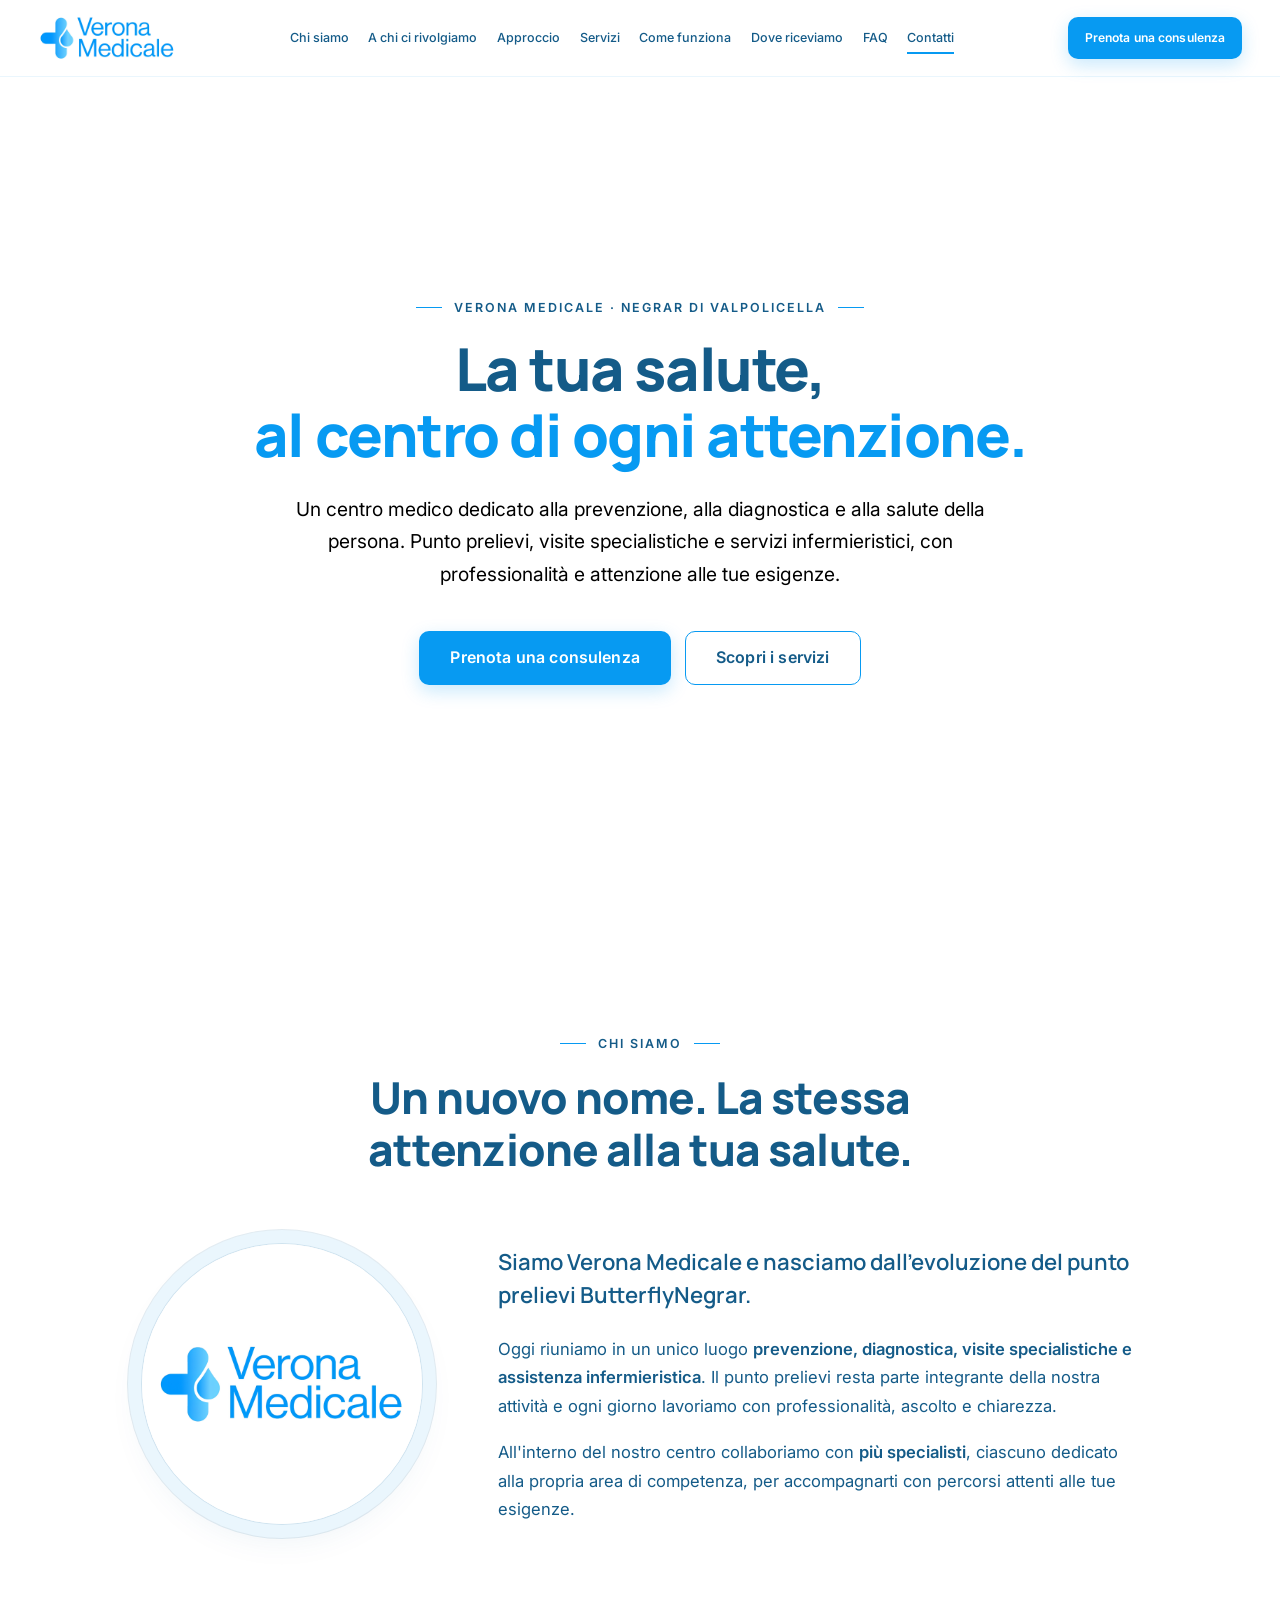
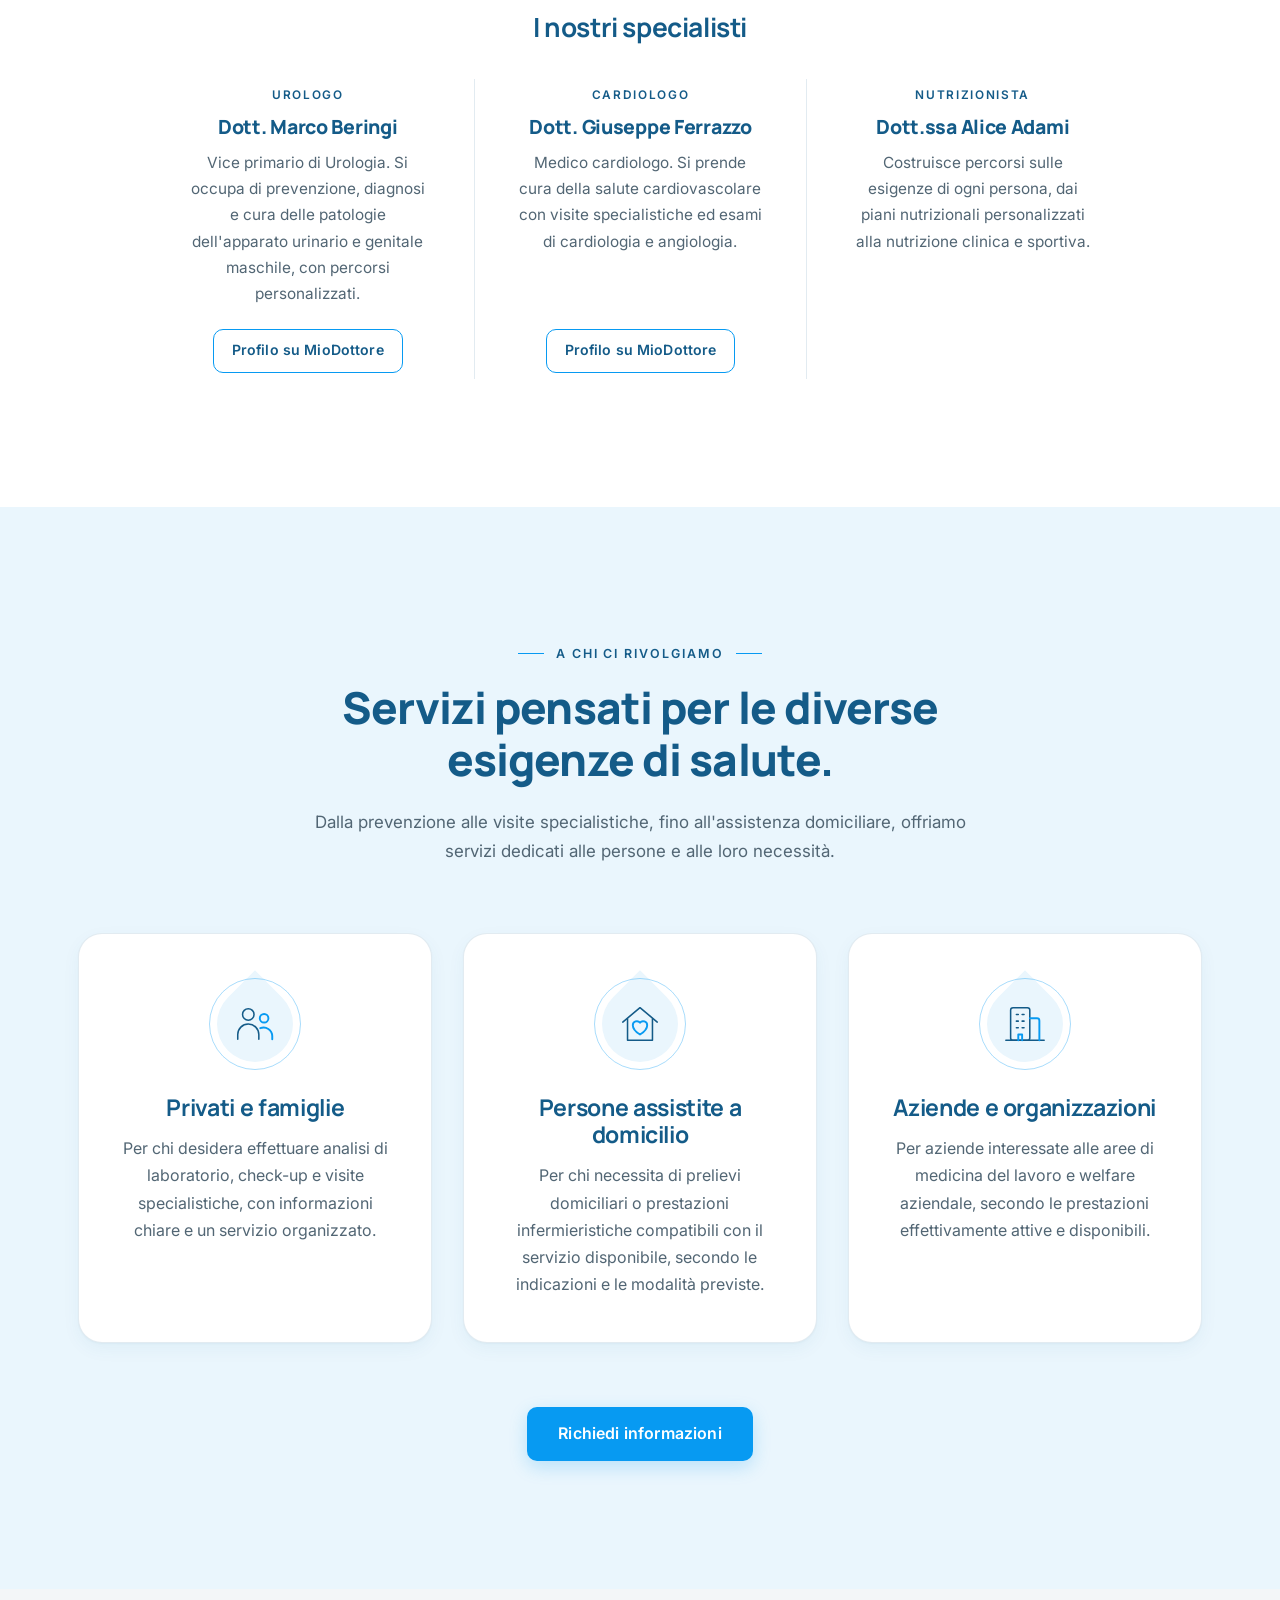
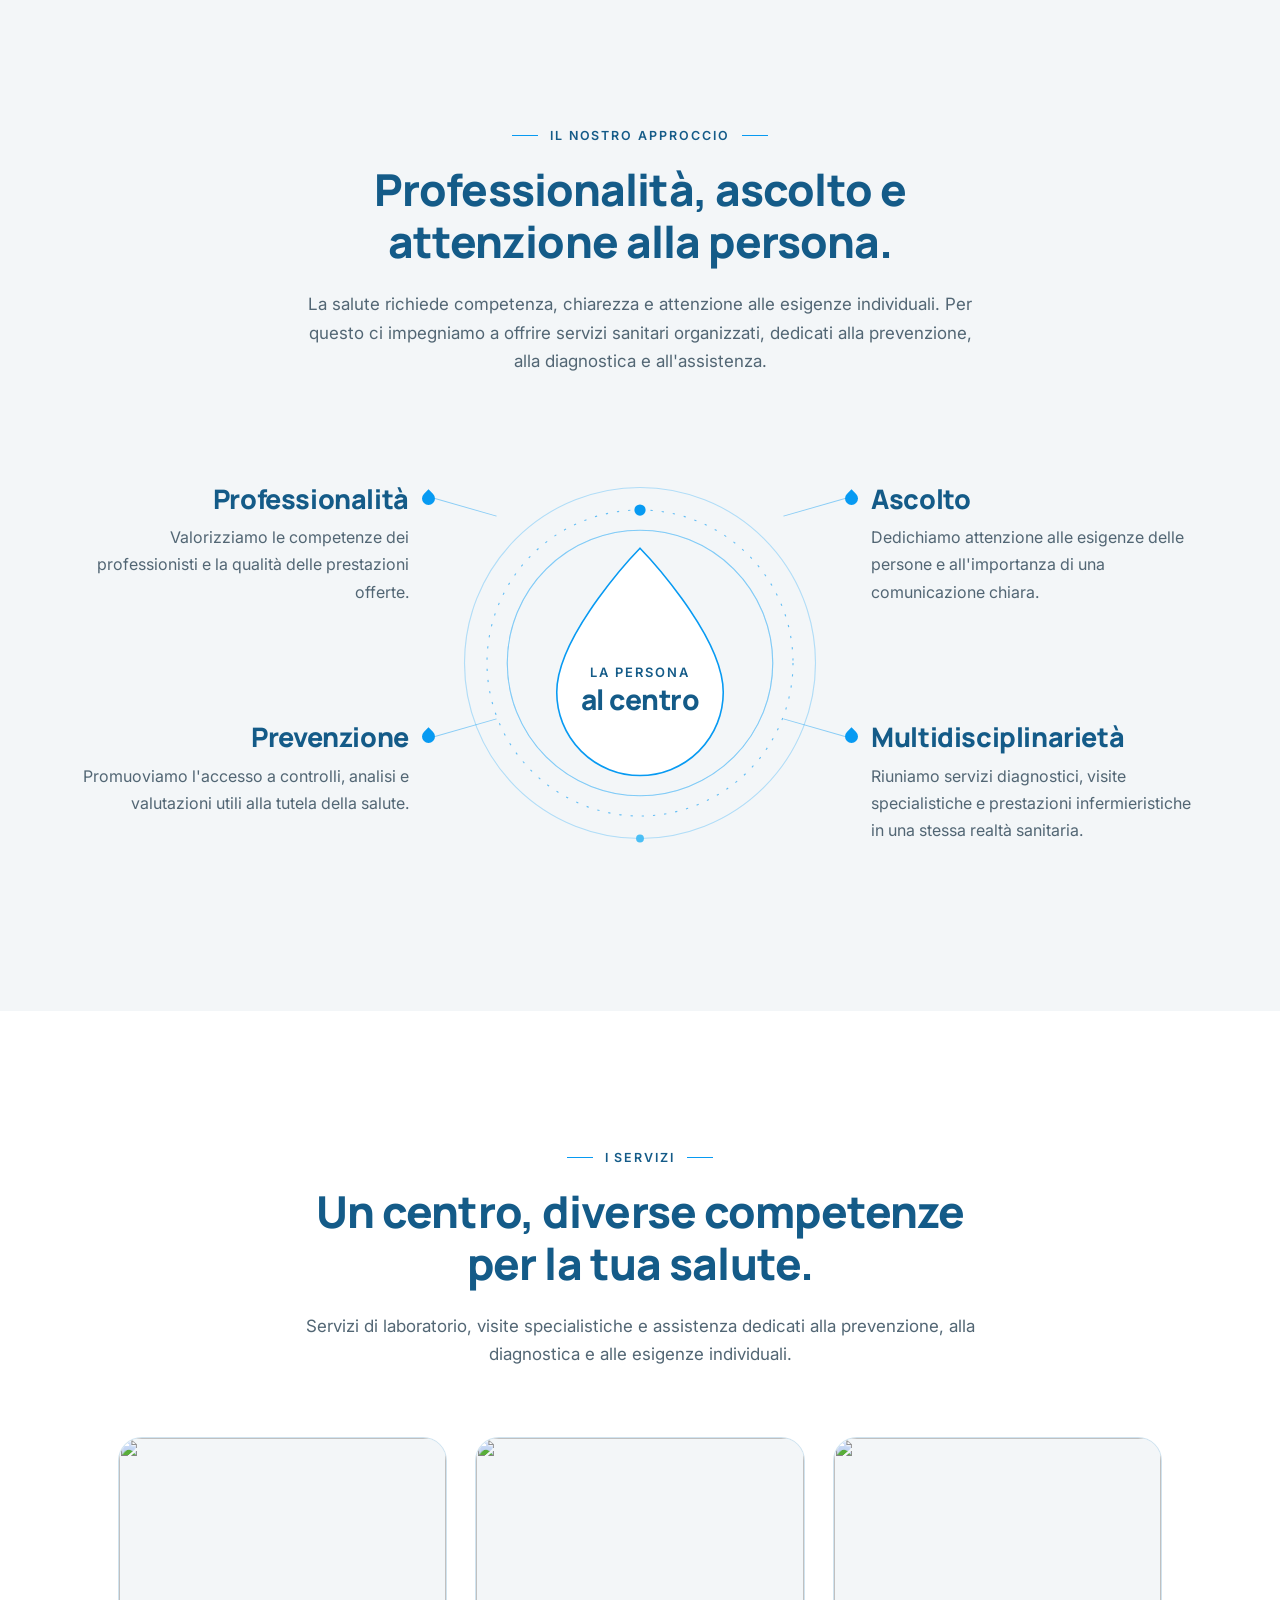
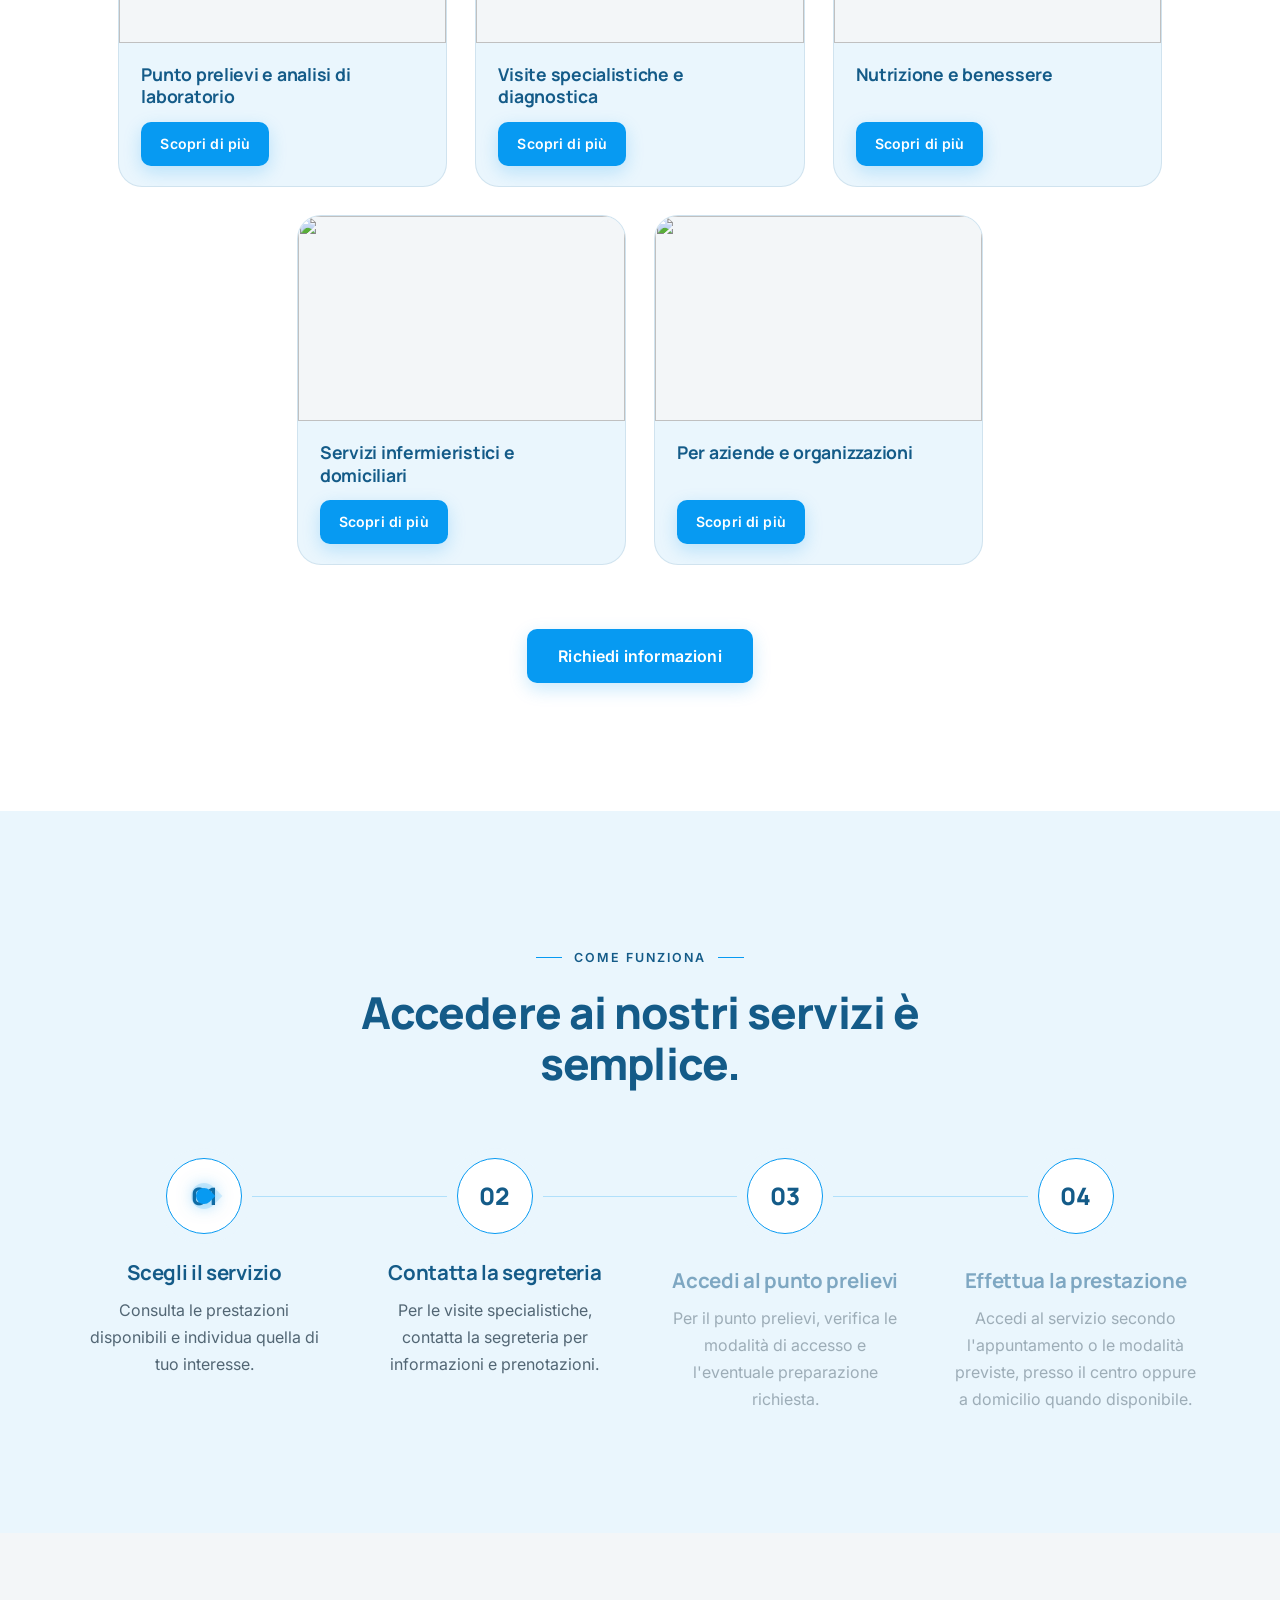
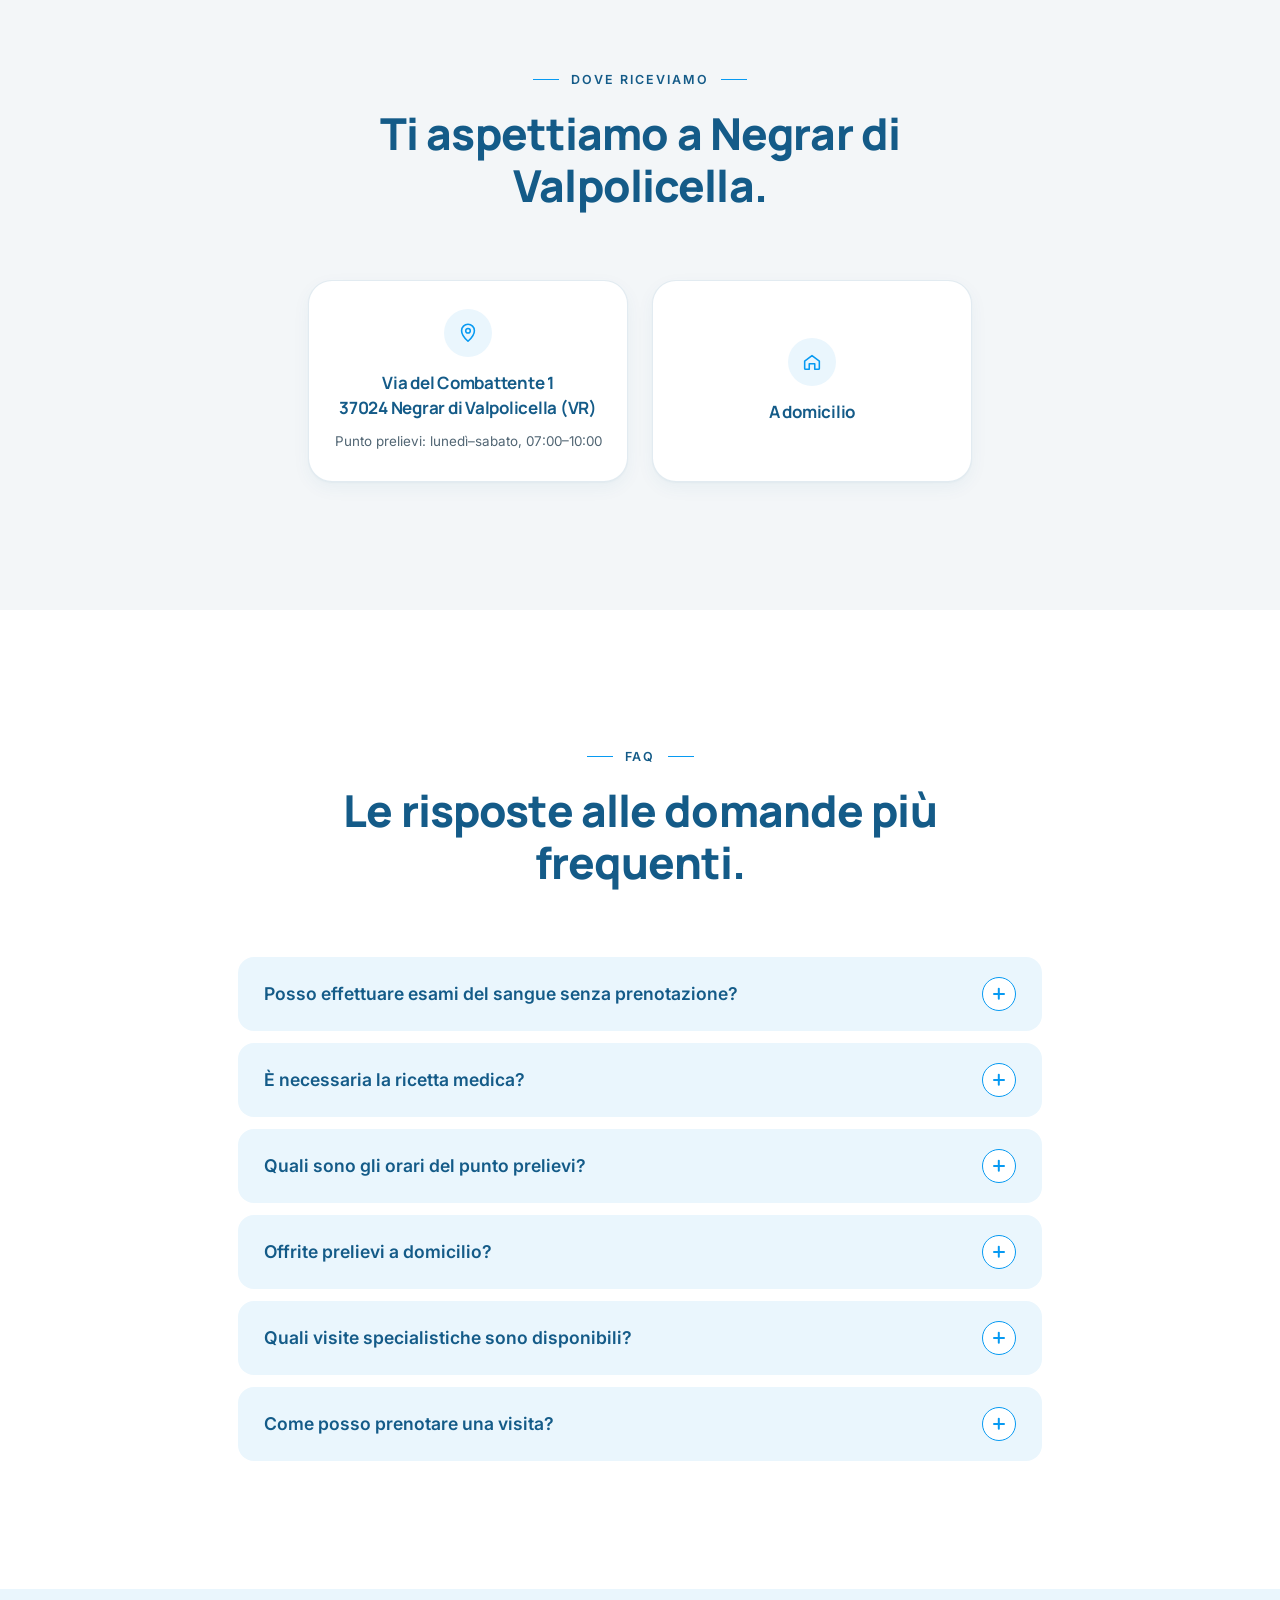
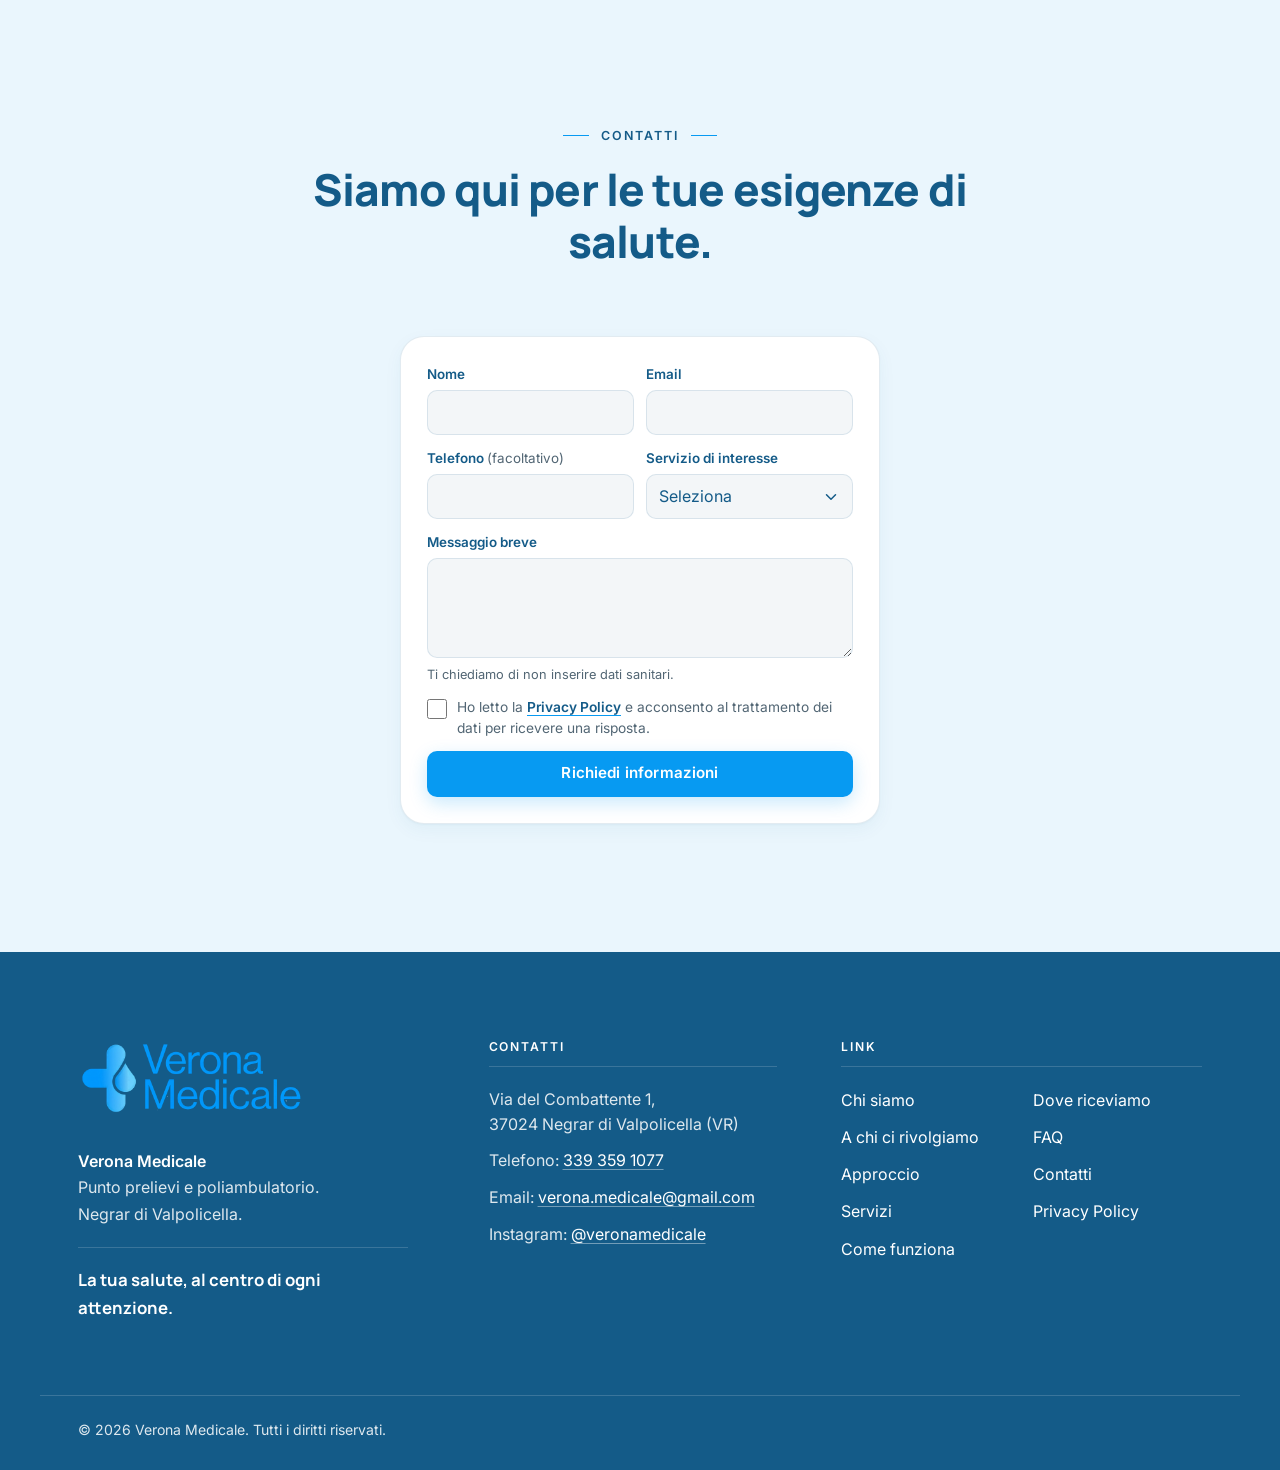
==== index.html @ c4dcd365 "Sito one-page Verona Medicale Punto prelievi e poliambulatorio a Negrar di Valpolicella.  Co-Authore" ====
<!doctype html>
<html lang="it">
<head>
  <meta charset="utf-8">
  <meta name="viewport" content="width=device-width, initial-scale=1">
  <title>Verona Medicale | Punto Prelievi e Poliambulatorio a Negrar di Valpolicella</title>
  <meta name="description" content="Verona Medicale a Negrar di Valpolicella: punto prelievi, analisi di laboratorio, visite specialistiche e servizi infermieristici anche a domicilio.">
  <meta name="theme-color" content="#FFFFFF">

  <meta property="og:type" content="website">
  <meta property="og:locale" content="it_IT">
  <meta property="og:site_name" content="Verona Medicale">
  <meta property="og:title" content="Verona Medicale | Punto Prelievi e Poliambulatorio a Negrar di Valpolicella">
  <meta property="og:description" content="Punto prelievi, analisi di laboratorio, visite specialistiche e servizi infermieristici anche a domicilio, a Negrar di Valpolicella.">
  <meta property="og:image" content="assets/verona-medicale-logo.png">
  <meta name="twitter:card" content="summary">

  <link rel="icon" type="image/png" sizes="32x32" href="assets/favicon-32.png">
  <link rel="icon" type="image/png" sizes="512x512" href="assets/favicon-512.png">
  <link rel="apple-touch-icon" href="assets/favicon-180.png">

  <link rel="preconnect" href="https://fonts.googleapis.com">
  <link rel="preconnect" href="https://fonts.gstatic.com" crossorigin>
  <link rel="preconnect" href="https://images.unsplash.com" crossorigin>
  <link href="https://fonts.googleapis.com/css2?family=Inter:wght@400;500;600&family=Manrope:wght@600;700;800&display=swap" rel="stylesheet">
  <link rel="preload" as="image" href="https://images.unsplash.com/photo-1532094349884-543bc11b234d?auto=format&fit=crop&w=1600&q=70" fetchpriority="high">
  <link rel="stylesheet" href="styles.css">
  <script>document.documentElement.classList.add('js');</script>

  <script type="application/ld+json">
  {
    "@context": "https://schema.org",
    "@type": "MedicalClinic",
    "name": "Verona Medicale",
    "description": "Punto prelievi e poliambulatorio a Negrar di Valpolicella.",
    "telephone": "+39 339 359 1077",
    "email": "verona.medicale@gmail.com",
    "address": {
      "@type": "PostalAddress",
      "streetAddress": "Via del Combattente 1",
      "postalCode": "37024",
      "addressLocality": "Negrar di Valpolicella",
      "addressRegion": "VR",
      "addressCountry": "IT"
    },
    "sameAs": ["https://www.instagram.com/veronamedicale/"]
  }
  </script>
</head>
<body>
  <a class="skip-link" href="#main">Vai al contenuto</a>

  <!-- 01 · HEADER -->
  <header class="site-header" id="top">
    <div class="container header-inner">
      <a class="brand" href="#home" aria-label="Verona Medicale – torna all'inizio">
        <img src="assets/verona-medicale-logo-orizzontale.png" alt="Verona Medicale" width="716" height="240">
      </a>

      <nav class="main-nav" id="main-nav" aria-label="Navigazione principale">
        <ul>
          <li><a href="#chi-siamo">Chi siamo</a></li>
          <li><a href="#a-chi-ci-rivolgiamo">A chi ci rivolgiamo</a></li>
          <li><a href="#approccio">Approccio</a></li>
          <li><a href="#servizi">Servizi</a></li>
          <li><a href="#come-funziona">Come funziona</a></li>
          <li><a href="#dove-riceviamo">Dove riceviamo</a></li>
          <li><a href="#faq">FAQ</a></li>
          <li><a href="#contatti">Contatti</a></li>
        </ul>
        <a class="btn btn-primary nav-cta-mobile" href="#contatti">Prenota una consulenza</a>
      </nav>

      <a class="btn btn-primary header-cta" href="#contatti">Prenota una consulenza</a>

      <button class="nav-toggle" type="button" aria-expanded="false" aria-controls="main-nav" aria-label="Apri il menu">
        <span></span><span></span><span></span>
      </button>
    </div>
  </header>

  <main id="main">

    <!-- 02 · HERO -->
    <section class="hero" id="home" aria-labelledby="hero-title">
      <div class="hero-media" aria-hidden="true">
        <img src="https://images.unsplash.com/photo-1532094349884-543bc11b234d?auto=format&fit=crop&w=1600&q=70"
             srcset="https://images.unsplash.com/photo-1532094349884-543bc11b234d?auto=format&fit=crop&w=800&q=70 800w,
                     https://images.unsplash.com/photo-1532094349884-543bc11b234d?auto=format&fit=crop&w=1600&q=70 1600w,
                     https://images.unsplash.com/photo-1532094349884-543bc11b234d?auto=format&fit=crop&w=2400&q=70 2400w"
             sizes="100vw" alt="" width="1600" height="1067" fetchpriority="high">
      </div>
      <div class="hero-overlay" aria-hidden="true"></div>
      <div class="container hero-content">
        <p class="eyebrow">Verona Medicale · Negrar di Valpolicella</p>
        <h1 id="hero-title"><span class="h1-deep">La tua salute,</span> <span class="h1-blue">al centro di ogni attenzione.</span></h1>
        <p class="hero-sub">Un centro medico dedicato alla prevenzione, alla diagnostica e alla salute della persona. Punto prelievi, visite specialistiche e servizi infermieristici, con professionalità e attenzione alle tue esigenze.</p>
        <div class="hero-actions">
          <a class="btn btn-primary btn-lg" href="#contatti">Prenota una consulenza</a>
          <a class="btn btn-secondary btn-lg" href="#servizi">Scopri i servizi</a>
        </div>
      </div>
    </section>

    <!-- 03 · CHI SIAMO -->
    <section class="section bg-white" id="chi-siamo" aria-labelledby="chi-siamo-title">
      <div class="container">
        <div class="about">
          <figure class="about-logo reveal">
            <img src="assets/verona-medicale-logo.png" alt="Logo Verona Medicale" width="800" height="800" loading="lazy" decoding="async">
          </figure>

          <header class="section-head about-head reveal">
            <p class="eyebrow">Chi siamo</p>
            <h2 id="chi-siamo-title">Un nuovo nome. La stessa attenzione alla tua salute.</h2>
          </header>

          <div class="about-text reveal">
            <p class="lead">Siamo Verona Medicale e nasciamo dall'evoluzione del punto prelievi <strong>ButterflyNegrar</strong>.</p>
            <p>Oggi riuniamo in un unico luogo <strong>prevenzione, diagnostica, visite specialistiche e assistenza infermieristica</strong>. Il punto prelievi resta parte integrante della nostra attività e ogni giorno lavoriamo con professionalità, ascolto e chiarezza.</p>
            <p>All'interno del nostro centro collaboriamo con <strong>più specialisti</strong>, ciascuno dedicato alla propria area di competenza, per accompagnarti con percorsi attenti alle tue esigenze.</p>
          </div>

          <div class="team">
            <h3 class="team-title reveal">I nostri specialisti</h3>
            <div class="team-grid">
              <article class="doctor reveal">
                <p class="doctor-role">Urologo</p>
                <h4>Dott. Marco Beringi</h4>
                <p>Vice primario di Urologia. Si occupa di prevenzione, diagnosi e cura delle patologie dell'apparato urinario e genitale maschile, con percorsi personalizzati.</p>
                <a class="btn btn-secondary btn-sm" href="https://www.miodottore.it/profilo/marco-beringi" target="_blank" rel="noopener">Profilo su MioDottore <span class="visually-hidden">(si apre in una nuova scheda)</span></a>
              </article>

              <article class="doctor reveal">
                <p class="doctor-role">Cardiologo</p>
                <h4>Dott. Giuseppe Ferrazzo</h4>
                <p>Medico cardiologo. Si prende cura della salute cardiovascolare con visite specialistiche ed esami di cardiologia e angiologia.</p>
                <a class="btn btn-secondary btn-sm" href="https://www.miodottore.it/profilo/giuseppe-ferrazzo" target="_blank" rel="noopener">Profilo su MioDottore <span class="visually-hidden">(si apre in una nuova scheda)</span></a>
              </article>

              <article class="doctor reveal">
                <p class="doctor-role">Nutrizionista</p>
                <h4>Dott.ssa Alice Adami</h4>
                <p>Costruisce percorsi sulle esigenze di ogni persona, dai piani nutrizionali personalizzati alla nutrizione clinica e sportiva.</p>
                <!-- STAND BY: aggiungere qui il pulsante "Profilo su MioDottore" quando il profilo sarà attivo -->
              </article>
            </div>
          </div>
        </div>
      </div>
    </section>

    <!-- 04 · A CHI CI RIVOLGIAMO -->
    <section class="section bg-ice" id="a-chi-ci-rivolgiamo" aria-labelledby="target-title">
      <div class="container">
        <header class="section-head reveal">
          <p class="eyebrow">A chi ci rivolgiamo</p>
          <h2 id="target-title">Servizi pensati per le diverse esigenze di salute.</h2>
          <p class="section-sub">Dalla prevenzione alle visite specialistiche, fino all'assistenza domiciliare, offriamo servizi dedicati alle persone e alle loro necessità.</p>
        </header>

        <div class="card-grid-3">
          <article class="card reveal">
            <span class="target-icon" aria-hidden="true">
              <svg viewBox="0 0 48 48"><circle cx="17" cy="14" r="6"/><circle class="accent" cx="33.5" cy="18" r="4.5"/><path d="M6 40v-5a11 11 0 0 1 22 0v5"/><path class="accent" d="M29.5 28.4A9 9 0 0 1 42 36.6V40"/></svg>
            </span>
            <h3>Privati e famiglie</h3>
            <p>Per chi desidera effettuare analisi di laboratorio, check-up e visite specialistiche, con informazioni chiare e un servizio organizzato.</p>
          </article>

          <article class="card reveal">
            <span class="target-icon" aria-hidden="true">
              <svg viewBox="0 0 48 48"><path d="M6 22 24 7l18 15"/><path d="M11 18.5V41h26V18.5"/><path class="accent" d="M24 35s-7.5-4.6-7.5-9.7a4.2 4.2 0 0 1 7.5-2.6 4.2 4.2 0 0 1 7.5 2.6C31.500 30.400 24 35 24 35z"/></svg>
            </span>
            <h3>Persone assistite a domicilio</h3>
            <p>Per chi necessita di prelievi domiciliari o prestazioni infermieristiche compatibili con il servizio disponibile, secondo le indicazioni e le modalità previste.</p>
          </article>

          <article class="card reveal">
            <span class="target-icon" aria-hidden="true">
              <svg viewBox="0 0 48 48"><rect x="9" y="7" width="20" height="34" rx="2.500"/><path d="M4 41h40"/><path class="accent" d="M29 18h7.500a2.500 2.500 0 0 1 2.500 2.500V41"/><path d="M15 14h2M21 14h2M15 21h2M21 21h2M15 28h2M21 28h2"/><path class="accent" d="M17 41v-6h4v6"/></svg>
            </span>
            <h3>Aziende e organizzazioni</h3>
            <p>Per aziende interessate alle aree di medicina del lavoro e welfare aziendale, secondo le prestazioni effettivamente attive e disponibili.</p>
          </article>
        </div>

        <div class="section-cta reveal">
          <a class="btn btn-primary btn-lg" href="#contatti">Richiedi informazioni</a>
        </div>
      </div>
    </section>

    <!-- 05 · IL NOSTRO APPROCCIO -->
    <section class="section bg-grey" id="approccio" aria-labelledby="approccio-title">
      <div class="container">
        <header class="section-head reveal">
          <p class="eyebrow">Il nostro approccio</p>
          <h2 id="approccio-title">Professionalità, ascolto e attenzione alla persona.</h2>
          <p class="section-sub">La salute richiede competenza, chiarezza e attenzione alle esigenze individuali. Per questo ci impegniamo a offrire servizi sanitari organizzati, dedicati alla prevenzione, alla diagnostica e all'assistenza.</p>
        </header>

        <div class="approach">
          <div class="approach-core reveal" aria-hidden="true">
            <svg viewBox="0 0 320 320">
              <circle class="ring ring-pulse" cx="160" cy="160" r="118"/>
              <circle class="ring ring-pulse ring-pulse-2" cx="160" cy="160" r="118"/>
              <circle class="ring" cx="160" cy="160" r="156"/>
              <circle class="ring ring-dash" cx="160" cy="160" r="136"/>
              <g class="orbit"><circle class="orbit-dot" cx="160" cy="24" r="5"/></g>
              <g class="orbit orbit-rev"><circle class="orbit-dot orbit-dot-sky" cx="160" cy="316" r="3.500"/></g>
              <path class="core-drop" d="M160 58c0 0 74 76 74 128a74 74 0 0 1-148 0c0-52 74-128 74-128z"/>
              <text class="core-small" x="160" y="172" text-anchor="middle">LA PERSONA</text>
              <text class="core-big" x="160" y="202" text-anchor="middle">al centro</text>
            </svg>
          </div>

          <ul class="approach-list">
            <li class="reveal">
              <h3>Professionalità</h3>
              <p>Valorizziamo le competenze dei professionisti e la qualità delle prestazioni offerte.</p>
            </li>
            <li class="reveal">
              <h3>Ascolto</h3>
              <p>Dedichiamo attenzione alle esigenze delle persone e all'importanza di una comunicazione chiara.</p>
            </li>
            <li class="reveal">
              <h3>Prevenzione</h3>
              <p>Promuoviamo l'accesso a controlli, analisi e valutazioni utili alla tutela della salute.</p>
            </li>
            <li class="reveal">
              <h3>Multidisciplinarietà</h3>
              <p>Riuniamo servizi diagnostici, visite specialistiche e prestazioni infermieristiche in una stessa realtà sanitaria.</p>
            </li>
          </ul>
        </div>
      </div>
    </section>

    <!-- 06 · I SERVIZI -->
    <section class="section bg-white" id="servizi" aria-labelledby="servizi-title">
      <div class="container container-services">
        <header class="section-head reveal">
          <p class="eyebrow">I servizi</p>
          <h2 id="servizi-title">Un centro, diverse competenze per la tua salute.</h2>
          <p class="section-sub">Servizi di laboratorio, visite specialistiche e assistenza dedicati alla prevenzione, alla diagnostica e alle esigenze individuali.</p>
        </header>

        <div class="svc-grid">
          <article class="svc-card reveal">
            <div class="svc-media"><img src="https://images.unsplash.com/photo-1581594693702-fbdc51b2763b?auto=format&fit=crop&w=800&h=560&q=70" alt="" width="800" height="560" loading="lazy" decoding="async"></div>
            <div class="svc-body">
              <h3 id="title-modal-prelievi">Punto prelievi e analisi di laboratorio</h3>
              <button class="btn btn-primary btn-sm svc-open" type="button" aria-haspopup="dialog" data-modal="modal-prelievi" aria-describedby="title-modal-prelievi">Scopri di più</button>
            </div>
          </article>

          <article class="svc-card reveal">
            <div class="svc-media"><img src="https://images.unsplash.com/photo-1551076805-e1869033e561?auto=format&fit=crop&w=800&h=560&q=70" alt="" width="800" height="560" loading="lazy" decoding="async"></div>
            <div class="svc-body">
              <h3 id="title-modal-visite">Visite specialistiche e diagnostica</h3>
              <button class="btn btn-primary btn-sm svc-open" type="button" aria-haspopup="dialog" data-modal="modal-visite" aria-describedby="title-modal-visite">Scopri di più</button>
            </div>
          </article>

          <article class="svc-card reveal">
            <div class="svc-media"><img src="https://images.unsplash.com/photo-1490645935967-10de6ba17061?auto=format&fit=crop&w=800&h=560&q=70" alt="" width="800" height="560" loading="lazy" decoding="async"></div>
            <div class="svc-body">
              <h3 id="title-modal-nutrizione">Nutrizione e benessere</h3>
              <button class="btn btn-primary btn-sm svc-open" type="button" aria-haspopup="dialog" data-modal="modal-nutrizione" aria-describedby="title-modal-nutrizione">Scopri di più</button>
            </div>
          </article>

          <article class="svc-card reveal">
            <div class="svc-media"><img src="https://images.unsplash.com/photo-1584515933487-779824d29309?auto=format&fit=crop&w=800&h=560&q=70" alt="" width="800" height="560" loading="lazy" decoding="async"></div>
            <div class="svc-body">
              <h3 id="title-modal-infermieristici">Servizi infermieristici e domiciliari</h3>
              <button class="btn btn-primary btn-sm svc-open" type="button" aria-haspopup="dialog" data-modal="modal-infermieristici" aria-describedby="title-modal-infermieristici">Scopri di più</button>
            </div>
          </article>

          <article class="svc-card reveal">
            <div class="svc-media"><img src="https://images.unsplash.com/photo-1576091160550-2173dba999ef?auto=format&fit=crop&w=800&h=560&q=70" alt="" width="800" height="560" loading="lazy" decoding="async"></div>
            <div class="svc-body">
              <h3 id="title-modal-aziende">Per aziende e organizzazioni</h3>
              <button class="btn btn-primary btn-sm svc-open" type="button" aria-haspopup="dialog" data-modal="modal-aziende" aria-describedby="title-modal-aziende">Scopri di più</button>
            </div>
          </article>
        </div>

        <div class="section-cta reveal">
          <a class="btn btn-primary btn-lg" href="#contatti">Richiedi informazioni</a>
        </div>
      </div>

      <!-- Modal 1 -->
      <dialog class="modal" id="modal-prelievi" aria-labelledby="modal-prelievi-title">
        <button class="modal-close" type="button" aria-label="Chiudi" data-close><svg aria-hidden="true" viewBox="0 0 24 24"><path d="M6 6l12 12M18 6 6 18"/></svg></button>
        <div class="modal-scroll">
          <div class="modal-media"><img src="https://images.unsplash.com/photo-1581594693702-fbdc51b2763b?auto=format&fit=crop&w=800&h=560&q=70" alt="Provette per campioni di sangue in laboratorio" width="800" height="560" loading="lazy" decoding="async"></div>
          <div class="modal-body">
            <p class="card-kicker">Punto prelievi e analisi di laboratorio</p>
            <h3 id="modal-prelievi-title">Prevenzione e analisi, con semplicità.</h3>
            <p>Il punto prelievi Verona Medicale offre servizi di raccolta campioni e analisi di laboratorio, con possibilità di accesso anche <strong>senza prenotazione</strong> e, per le prestazioni ammesse, <strong>senza ricetta</strong>.</p>

            <h4 class="list-title">Prestazioni</h4>
            <ul class="check-list cols-2">
              <li>Esami del sangue</li>
              <li>Esami delle urine</li>
              <li>Esami delle feci</li>
              <li>Esami citologici</li>
              <li>Esami batteriologici</li>
              <li>Tamponi</li>
              <li>Esami genetici</li>
              <li>Check-up completi</li>
            </ul>

            <div class="info-box">
              <p class="info-row">
                <svg aria-hidden="true" viewBox="0 0 24 24"><circle cx="12" cy="12" r="9"/><path d="M12 7v5l3 2"/></svg>
                <span><strong>Lunedì–sabato, 07:00–10:00</strong></span>
              </p>
              <p class="info-row">
                <svg aria-hidden="true" viewBox="0 0 24 24"><path d="M4 11l8-6 8 6v8a1 1 0 0 1-1 1h-4v-6H9v6H5a1 1 0 0 1-1-1z"/></svg>
                <span>Possibilità di prelievi domiciliari.</span>
              </p>
              <p class="info-note">La necessità di prenotazione, ricetta o preparazione può variare in base all'esame.</p>
            </div>
          </div>
        </div>
      </dialog>

      <!-- Modal 2 -->
      <dialog class="modal" id="modal-visite" aria-labelledby="modal-visite-title">
        <button class="modal-close" type="button" aria-label="Chiudi" data-close><svg aria-hidden="true" viewBox="0 0 24 24"><path d="M6 6l12 12M18 6 6 18"/></svg></button>
        <div class="modal-scroll">
          <div class="modal-media"><img src="https://images.unsplash.com/photo-1551076805-e1869033e561?auto=format&fit=crop&w=800&h=560&q=70" alt="Ambulatorio medico moderno e luminoso con strumentazione" width="800" height="560" loading="lazy" decoding="async"></div>
          <div class="modal-body">
            <p class="card-kicker">Visite specialistiche e diagnostica</p>
            <h3 id="modal-visite-title">Competenze specialistiche, attenzione personalizzata.</h3>
            <p>Verona Medicale propone visite specialistiche e prestazioni diagnostiche attraverso professionisti dedicati.</p>

            <div class="specialty">
              <h4><span class="spec-area">Urologia</span> <span class="spec-doc">Dott. Marco Beringi</span></h4>
              <ul class="check-list cols-2">
                <li>Visita urologica</li>
                <li>Visita di controllo</li>
                <li>Uroflussometria</li>
                <li>Ecografia durante la visita, quando prevista</li>
                <li>Ecografia renale</li>
                <li>Ecografia vescicale</li>
                <li>Ecografia prostatica</li>
                <li>Ecografia testicolare e scrotale con Doppler</li>
                <li>Ecografia prostatica transrettale</li>
                <li>Ecodoppler dei vasi spermatici</li>
              </ul>
            </div>

            <div class="specialty">
              <h4><span class="spec-area">Cardiologia</span> <span class="spec-doc">Dott. Giuseppe Ferrazzo</span></h4>
              <ul class="check-list cols-2">
                <li>Visita cardiologica con ECG</li>
                <li>Ecocardiogramma color-Doppler</li>
                <li>Holter ECG</li>
                <li>Holter pressorio</li>
              </ul>
            </div>

            <div class="specialty">
              <h4><span class="spec-area">Angiologia</span> <span class="spec-doc">Dott. Giuseppe Ferrazzo</span></h4>
              <ul class="check-list cols-2">
                <li>Visita angiologica</li>
                <li>Ecocolor-Doppler dei tronchi sovraortici</li>
                <li>Ecocolor-Doppler arterioso e venoso degli arti inferiori</li>
                <li>Ecocolor-Doppler dell'aorta addominale</li>
              </ul>
            </div>
          </div>
        </div>
      </dialog>

      <!-- Modal 3 -->
      <dialog class="modal" id="modal-nutrizione" aria-labelledby="modal-nutrizione-title">
        <button class="modal-close" type="button" aria-label="Chiudi" data-close><svg aria-hidden="true" viewBox="0 0 24 24"><path d="M6 6l12 12M18 6 6 18"/></svg></button>
        <div class="modal-scroll">
          <div class="modal-media"><img src="https://images.unsplash.com/photo-1490645935967-10de6ba17061?auto=format&fit=crop&w=800&h=560&q=70" alt="Piatto con alimenti freschi e naturali su un tavolo luminoso" width="800" height="560" loading="lazy" decoding="async"></div>
          <div class="modal-body">
            <p class="card-kicker">Nutrizione e benessere</p>
            <h3 id="modal-nutrizione-title">Un percorso nutrizionale costruito su di te.</h3>
            <p>La <strong>Dott.ssa Alice Adami</strong> propone percorsi nutrizionali personalizzati, con attenzione alle esigenze individuali e alle abitudini alimentari.</p>

            <h4 class="list-title">Prestazioni</h4>
            <ul class="check-list cols-2">
              <li>Piani nutrizionali personalizzati</li>
              <li>Nutrizione clinica</li>
              <li>Salute intestinale</li>
              <li>Valutazione della composizione corporea</li>
              <li>Nutrizione sportiva</li>
              <li>Alimentazione vegetale</li>
            </ul>
          </div>
        </div>
      </dialog>

      <!-- Modal 4 -->
      <dialog class="modal" id="modal-infermieristici" aria-labelledby="modal-infermieristici-title">
        <button class="modal-close" type="button" aria-label="Chiudi" data-close><svg aria-hidden="true" viewBox="0 0 24 24"><path d="M6 6l12 12M18 6 6 18"/></svg></button>
        <div class="modal-scroll">
          <div class="modal-media"><img src="https://images.unsplash.com/photo-1584515933487-779824d29309?auto=format&fit=crop&w=800&h=560&q=70" alt="Mani che sostengono con cura le mani di una persona assistita" width="800" height="560" loading="lazy" decoding="async"></div>
          <div class="modal-body">
            <p class="card-kicker">Servizi infermieristici e domiciliari</p>
            <h3 id="modal-infermieristici-title">Assistenza e attenzione, anche a domicilio.</h3>
            <p>Verona Medicale propone prestazioni infermieristiche in sede e servizi domiciliari, secondo la disponibilità e le modalità previste per ciascun intervento.</p>

            <h4 class="list-title">Prestazioni dichiarate</h4>
            <ul class="check-list cols-2">
              <li>Prelievi del sangue</li>
              <li>Medicazioni semplici e complesse</li>
              <li>Prestazioni relative a cateteri vescicali</li>
              <li>Gestione degli accessi vascolari</li>
              <li>Gestione dell'ossigeno</li>
              <li>Iniezioni</li>
              <li>Raccolta di campioni biologici</li>
              <li>Monitoraggio dei parametri vitali</li>
              <li>Somministrazione di farmaci secondo prescrizione e competenze professionali</li>
            </ul>
            <p class="info-note">Le prestazioni eseguibili a domicilio dipendono dal tipo di intervento: per conoscere disponibilità e modalità è possibile contattare la segreteria.</p>
          </div>
        </div>
      </dialog>

      <!-- Modal 5 -->
      <dialog class="modal" id="modal-aziende" aria-labelledby="modal-aziende-title">
        <button class="modal-close" type="button" aria-label="Chiudi" data-close><svg aria-hidden="true" viewBox="0 0 24 24"><path d="M6 6l12 12M18 6 6 18"/></svg></button>
        <div class="modal-scroll">
          <div class="modal-media"><img src="https://images.unsplash.com/photo-1576091160550-2173dba999ef?auto=format&fit=crop&w=800&h=560&q=70" alt="Computer portatile su una scrivania con uno stetoscopio in primo piano" width="800" height="560" loading="lazy" decoding="async"></div>
          <div class="modal-body">
            <p class="card-kicker">Per aziende e organizzazioni</p>
            <h3 id="modal-aziende-title">Servizi sanitari anche per il mondo del lavoro.</h3>
            <p>Tra le aree di attività dichiarate da Verona Medicale figurano anche la <strong>medicina del lavoro</strong> e il <strong>welfare aziendale</strong>. Per conoscere le prestazioni disponibili e le modalità di accesso, è possibile contattare la segreteria.</p>
          </div>
        </div>
      </dialog>
    </section>

    <!-- 07 · COME FUNZIONA -->
    <section class="section bg-ice" id="come-funziona" aria-labelledby="come-title">
      <div class="container">
        <header class="section-head reveal">
          <p class="eyebrow">Come funziona</p>
          <h2 id="come-title">Accedere ai nostri servizi è semplice.</h2>
        </header>

        <div class="timeline-wrap" id="timeline">
          <div class="tl-rail" aria-hidden="true">
            <span class="tl-fill"></span>
            <span class="tl-drop"></span>
          </div>
          <ol class="timeline">
            <li>
              <span class="step-num" aria-hidden="true"><span>01</span></span>
              <h3>Scegli il servizio</h3>
              <p>Consulta le prestazioni disponibili e individua quella di tuo interesse.</p>
            </li>
            <li>
              <span class="step-num" aria-hidden="true"><span>02</span></span>
              <h3>Contatta la segreteria</h3>
              <p>Per le visite specialistiche, contatta la segreteria per informazioni e prenotazioni.</p>
            </li>
            <li>
              <span class="step-num" aria-hidden="true"><span>03</span></span>
              <h3>Accedi al punto prelievi</h3>
              <p>Per il punto prelievi, verifica le modalità di accesso e l'eventuale preparazione richiesta.</p>
            </li>
            <li>
              <span class="step-num" aria-hidden="true"><span>04</span></span>
              <h3>Effettua la prestazione</h3>
              <p>Accedi al servizio secondo l'appuntamento o le modalità previste, presso il centro oppure a domicilio quando disponibile.</p>
            </li>
          </ol>
        </div>
      </div>
    </section>

    <!-- 08 · DOVE RICEVIAMO -->
    <section class="section bg-grey" id="dove-riceviamo" aria-labelledby="dove-title">
      <div class="container">
        <header class="section-head reveal">
          <p class="eyebrow">Dove riceviamo</p>
          <h2 id="dove-title">Ti aspettiamo a Negrar di Valpolicella.</h2>
        </header>

        <div class="places">
          <article class="place reveal">
            <span class="place-icon" aria-hidden="true"><svg viewBox="0 0 24 24"><path d="M12 21s-7-6.200-7-11.500A7 7 0 0 1 19 9.500C19 14.800 12 21 12 21z"/><circle cx="12" cy="9.500" r="2.500"/></svg></span>
            <h3>Via del Combattente 1<br>37024 Negrar di Valpolicella (VR)</h3>
            <p class="place-small">Punto prelievi: lunedì–sabato, 07:00–10:00</p>
          </article>

          <article class="place reveal">
            <span class="place-icon" aria-hidden="true"><svg viewBox="0 0 24 24"><path d="M4 11l8-6 8 6v8a1 1 0 0 1-1 1h-4v-6H9v6H5a1 1 0 0 1-1-1z"/></svg></span>
            <h3>A domicilio</h3>
          </article>
        </div>
      </div>
    </section>

    <!-- 09 · FAQ -->
    <section class="section bg-white" id="faq" aria-labelledby="faq-title">
      <div class="container container-narrow">
        <header class="section-head reveal">
          <p class="eyebrow">FAQ</p>
          <h2 id="faq-title">Le risposte alle domande più frequenti.</h2>
        </header>

        <div class="accordion reveal">
          <div class="acc-item">
            <h3><button type="button" class="acc-trigger" aria-expanded="false" aria-controls="faq-1" id="faq-1-btn">Posso effettuare esami del sangue senza prenotazione?<span class="acc-icon" aria-hidden="true"></span></button></h3>
            <div class="acc-panel" id="faq-1" role="region" aria-labelledby="faq-1-btn"><div><p>Sì, presso il nostro punto prelievi puoi effettuare esami anche senza prenotazione. Per analisi particolari o che richiedono preparazione ti consigliamo di contattare la nostra segreteria.</p></div></div>
          </div>
          <div class="acc-item">
            <h3><button type="button" class="acc-trigger" aria-expanded="false" aria-controls="faq-2" id="faq-2-btn">È necessaria la ricetta medica?<span class="acc-icon" aria-hidden="true"></span></button></h3>
            <div class="acc-panel" id="faq-2" role="region" aria-labelledby="faq-2-btn"><div><p>Alcune prestazioni possiamo effettuarle anche senza ricetta. Le condizioni dipendono dal tipo di esame e dalle disposizioni applicabili.</p></div></div>
          </div>
          <div class="acc-item">
            <h3><button type="button" class="acc-trigger" aria-expanded="false" aria-controls="faq-3" id="faq-3-btn">Quali sono gli orari del punto prelievi?<span class="acc-icon" aria-hidden="true"></span></button></h3>
            <div class="acc-panel" id="faq-3" role="region" aria-labelledby="faq-3-btn"><div><p>Ti accogliamo al punto prelievi dal lunedì al sabato, dalle 07:00 alle 10:00.</p></div></div>
          </div>
          <div class="acc-item">
            <h3><button type="button" class="acc-trigger" aria-expanded="false" aria-controls="faq-4" id="faq-4-btn">Offrite prelievi a domicilio?<span class="acc-icon" aria-hidden="true"></span></button></h3>
            <div class="acc-panel" id="faq-4" role="region" aria-labelledby="faq-4-btn"><div><p>Sì, offriamo un servizio di prelievi domiciliari. Per conoscere modalità, disponibilità e condizioni puoi contattare la nostra segreteria.</p></div></div>
          </div>
          <div class="acc-item">
            <h3><button type="button" class="acc-trigger" aria-expanded="false" aria-controls="faq-5" id="faq-5-btn">Quali visite specialistiche sono disponibili?<span class="acc-icon" aria-hidden="true"></span></button></h3>
            <div class="acc-panel" id="faq-5" role="region" aria-labelledby="faq-5-btn"><div><p>Tra le prestazioni che proponiamo figurano urologia, cardiologia, angiologia e consulenze nutrizionali. Per disponibilità e prenotazioni ti invitiamo a contattare la nostra segreteria.</p></div></div>
          </div>
          <div class="acc-item">
            <h3><button type="button" class="acc-trigger" aria-expanded="false" aria-controls="faq-6" id="faq-6-btn">Come posso prenotare una visita?<span class="acc-icon" aria-hidden="true"></span></button></h3>
            <div class="acc-panel" id="faq-6" role="region" aria-labelledby="faq-6-btn"><div><p>Puoi contattarci telefonicamente al <a href="tel:+393393591077">339 359 1077</a> oppure scriverci all'indirizzo <a href="mailto:verona.medicale@gmail.com">verona.medicale@gmail.com</a>.</p></div></div>
          </div>
        </div>
      </div>
    </section>

    <!-- 10 · CONTATTI -->
    <section class="section bg-ice" id="contatti" aria-labelledby="contatti-title">
      <div class="container">
        <header class="section-head reveal">
          <p class="eyebrow">Contatti</p>
          <h2 id="contatti-title">Siamo qui per le tue esigenze di salute.</h2>
        </header>

        <form class="contact-form reveal" id="contact-form" action="mailto:verona.medicale@gmail.com" method="post" enctype="text/plain">
          <div class="field">
            <label for="f-nome">Nome</label>
            <input id="f-nome" name="nome" type="text" autocomplete="name" required>
          </div>
          <div class="field">
            <label for="f-email">Email</label>
            <input id="f-email" name="email" type="email" autocomplete="email" required>
          </div>
          <div class="field">
            <label for="f-telefono">Telefono <span class="optional">(facoltativo)</span></label>
            <input id="f-telefono" name="telefono" type="tel" autocomplete="tel">
          </div>
          <div class="field">
            <label for="f-servizio">Servizio di interesse</label>
            <select id="f-servizio" name="servizio" required>
              <option value="">Seleziona</option>
              <option>Punto prelievi e analisi di laboratorio</option>
              <option>Visite specialistiche e diagnostica</option>
              <option>Nutrizione e benessere</option>
              <option>Servizi infermieristici e domiciliari</option>
              <option>Aziende e organizzazioni</option>
              <option>Altro</option>
            </select>
          </div>
          <div class="field field-full">
            <label for="f-messaggio">Messaggio breve</label>
            <textarea id="f-messaggio" name="messaggio" rows="3" maxlength="600" required aria-describedby="f-messaggio-hint"></textarea>
            <p class="field-hint" id="f-messaggio-hint">Ti chiediamo di non inserire dati sanitari.</p>
          </div>
          <div class="field-check field-full">
            <input id="f-privacy" name="privacy" type="checkbox" required>
            <label for="f-privacy">Ho letto la <a href="privacy-policy.html" target="_blank" rel="noopener">Privacy Policy</a> e acconsento al trattamento dei dati per ricevere una risposta.</label>
          </div>
          <div class="field-full">
            <button class="btn btn-primary form-submit" type="submit">Richiedi informazioni</button>
            <p class="form-status" id="form-status" role="status"></p>
          </div>
        </form>
      </div>
    </section>
  </main>

  <!-- 11 · FOOTER -->
  <footer class="site-footer">
    <div class="container footer-grid">
      <div class="footer-brand">
        <a class="footer-logo" href="#home" aria-label="Verona Medicale – torna all'inizio">
          <img src="assets/verona-medicale-logo-trasparente.png" alt="Verona Medicale" width="716" height="240" loading="lazy" decoding="async">
        </a>
        <p class="footer-id"><strong>Verona Medicale</strong><br>Punto prelievi e poliambulatorio.<br>Negrar di Valpolicella.</p>
        <p class="footer-claim">La tua salute, al centro di ogni attenzione.</p>
      </div>

      <div class="footer-col">
        <h2 class="footer-title">Contatti</h2>
        <ul class="footer-list">
          <li>Via del Combattente 1,<br>37024 Negrar di Valpolicella (VR)</li>
          <li>Telefono: <a href="tel:+393393591077">339 359 1077</a></li>
          <li>Email: <a href="mailto:verona.medicale@gmail.com">verona.medicale@gmail.com</a></li>
          <li>Instagram: <a href="https://www.instagram.com/veronamedicale/" target="_blank" rel="noopener">@veronamedicale</a></li>
        </ul>
      </div>

      <nav class="footer-col" aria-label="Collegamenti del sito">
        <h2 class="footer-title">Link</h2>
        <ul class="footer-links">
          <li><a href="#chi-siamo">Chi siamo</a></li>
          <li><a href="#a-chi-ci-rivolgiamo">A chi ci rivolgiamo</a></li>
          <li><a href="#approccio">Approccio</a></li>
          <li><a href="#servizi">Servizi</a></li>
          <li><a href="#come-funziona">Come funziona</a></li>
          <li><a href="#dove-riceviamo">Dove riceviamo</a></li>
          <li><a href="#faq">FAQ</a></li>
          <li><a href="#contatti">Contatti</a></li>
          <li><a href="privacy-policy.html">Privacy Policy</a></li>
        </ul>
      </nav>
    </div>
    <div class="container footer-bottom">
      <p>© <span id="year">2026</span> Verona Medicale. Tutti i diritti riservati.</p>
    </div>
  </footer>

  <script src="script.js" defer></script>
</body>
</html>
---- styles.css ----
/* ==========================================================
   VERONA MEDICALE — Modern Medical × Clinical Elegance × Human Care
   ========================================================== */

:root {
  /* Palette vincolante */
  --medical-blue: #079AF2;
  --sky-blue: #4BBFF5;
  --deep-blue: #145B88;
  --ice-blue: #EAF6FD;
  --white: #FFFFFF;
  --cool-grey: #F3F6F8;
  --slate: #526674;

  /* Derivati (stessi colori, sola trasparenza) */
  --line: rgba(20, 91, 136, 0.12);
  --line-strong: rgba(7, 154, 242, 0.35);
  --shadow-sm: 0 1px 2px rgba(20, 91, 136, 0.04), 0 6px 18px rgba(20, 91, 136, 0.05);
  --shadow-md: 0 2px 4px rgba(20, 91, 136, 0.04), 0 14px 34px rgba(20, 91, 136, 0.08);

  --font-head: "Manrope", system-ui, -apple-system, "Segoe UI", sans-serif;
  --font-body: "Inter", system-ui, -apple-system, "Segoe UI", sans-serif;

  --radius-sm: 8px;
  --radius: 16px;
  --radius-lg: 24px;

  --header-h: 76px;
  --gutter: clamp(16px, 3vw, 40px);
  --section-y: clamp(72px, 10vw, 128px);
  --ease: cubic-bezier(.22, .61, .36, 1);
  --dur: 350ms;
}

/* ---------- Reset ---------- */
*, *::before, *::after { box-sizing: border-box; }
html { scroll-behavior: smooth; scroll-padding-top: calc(var(--header-h) + 12px); -webkit-text-size-adjust: 100%; }
body {
  margin: 0;
  background: var(--white);
  color: var(--slate);
  font-family: var(--font-body);
  font-size: 1rem;
  line-height: 1.7;
  -webkit-font-smoothing: antialiased;
  text-rendering: optimizeLegibility;
  overflow-x: hidden;
}
body.modal-open { overflow: hidden; }
img { display: block; max-width: 100%; height: auto; }
a { color: inherit; }
h1, h2, h3, h4 { font-family: var(--font-head); color: var(--deep-blue); margin: 0; line-height: 1.18; letter-spacing: -0.015em; }
p { margin: 0 0 1em; }
p:last-child { margin-bottom: 0; }
ul, ol { margin: 0; padding: 0; list-style: none; }
strong { color: var(--deep-blue); font-weight: 600; }
button, input, select, textarea { font: inherit; }

:focus-visible { outline: 3px solid var(--medical-blue); outline-offset: 3px; border-radius: 4px; }

.visually-hidden {
  position: absolute !important; width: 1px; height: 1px; padding: 0; margin: -1px;
  overflow: hidden; clip: rect(0 0 0 0); white-space: nowrap; border: 0;
}
.skip-link {
  position: absolute; left: 16px; top: -60px; z-index: 200;
  background: var(--deep-blue); color: var(--white); padding: 10px 16px; border-radius: var(--radius-sm);
  text-decoration: none; font-weight: 600; transition: top .2s;
}
.skip-link:focus { top: 12px; }

.container { width: 100%; max-width: 1200px; margin: 0 auto; padding: 0 var(--gutter); }
.container-narrow { max-width: 880px; }
.container-services { max-width: 1120px; }

/* ---------- Tipografia ---------- */
.eyebrow {
  font-family: var(--font-body);
  font-weight: 600;
  font-size: 0.78rem;
  letter-spacing: 0.16em;
  text-transform: uppercase;
  color: var(--deep-blue);
  margin: 0 0 18px;
  display: inline-flex; align-items: center; gap: 12px;
}
.eyebrow::before, .eyebrow::after {
  content: ""; width: 26px; height: 1px; background: var(--medical-blue);
}

h1 { font-weight: 800; font-size: clamp(2.15rem, 4.9vw, 3.7rem); letter-spacing: -0.025em; line-height: 1.1; }
h2 { font-weight: 800; font-size: clamp(1.75rem, 3.6vw, 2.75rem); letter-spacing: -0.02em; }
h3 { font-weight: 700; font-size: clamp(1.2rem, 1.8vw, 1.45rem); }
h4 { font-weight: 700; font-size: 1.05rem; }

/* ---------- Bottoni ---------- */
.btn {
  display: inline-flex; align-items: center; justify-content: center; gap: 8px;
  min-height: 46px; padding: 12px 22px;
  font-family: var(--font-body); font-weight: 600; font-size: 0.95rem; letter-spacing: 0.01em;
  text-decoration: none; text-align: center; line-height: 1.2;
  border-radius: 10px; border: 1.5px solid transparent; cursor: pointer;
  transition: background-color var(--dur) var(--ease), color var(--dur) var(--ease), border-color var(--dur) var(--ease), filter var(--dur) var(--ease), transform var(--dur) var(--ease), box-shadow var(--dur) var(--ease);
}
.btn-lg { min-height: 54px; padding: 15px 30px; font-size: 1rem; }
.btn-sm { min-height: 44px; padding: 10px 18px; font-size: 0.88rem; }
.btn-primary { background: var(--medical-blue); color: var(--white); box-shadow: 0 6px 18px rgba(7, 154, 242, 0.22); }
.btn-primary:hover { filter: brightness(0.92); transform: translateY(-1px); }
.btn-secondary { background: transparent; color: var(--deep-blue); border-color: var(--medical-blue); }
.btn-secondary:hover { background: rgba(7, 154, 242, 0.08); transform: translateY(-1px); }
.btn:active { transform: translateY(0); }

/* ---------- Header ---------- */
.site-header {
  position: sticky; top: 0; z-index: 100;
  background: var(--white);
  border-bottom: 1px solid var(--ice-blue);
  transition: box-shadow var(--dur) var(--ease);
}
.site-header.is-scrolled { box-shadow: 0 6px 24px rgba(20, 91, 136, 0.06); }
.header-inner { display: flex; align-items: center; justify-content: space-between; gap: clamp(10px, 1.4vw, 24px); height: var(--header-h); max-width: 1440px; }
.brand { flex: 0 0 auto; display: block; }
.brand img { height: clamp(36px, 3.6vw, 50px); width: auto; }

.main-nav { flex: 1 1 auto; min-width: 0; }
.main-nav ul { display: flex; flex-wrap: nowrap; align-items: center; justify-content: center; gap: clamp(0px, 0.3vw, 6px); }
.main-nav a {
  display: block; padding: 8px clamp(4px, 0.62vw, 11px);
  font-size: clamp(0.74rem, 0.98vw, 0.92rem); font-weight: 500; color: var(--deep-blue);
  text-decoration: none; border-radius: 6px; position: relative; white-space: nowrap;
  transition: color var(--dur) var(--ease);
}
.main-nav ul a::after {
  content: ""; position: absolute; left: clamp(4px, 0.62vw, 11px); right: clamp(4px, 0.62vw, 11px); bottom: 3px; height: 1.5px;
  background: var(--medical-blue); transform: scaleX(0); transform-origin: left;
  transition: transform var(--dur) var(--ease);
}
.main-nav ul a:hover::after, .main-nav ul a.is-active::after { transform: scaleX(1); }
.main-nav .nav-cta-mobile { display: none; }
.header-cta { flex: 0 0 auto; min-height: 42px; padding: 10px clamp(10px, 1.2vw, 18px); font-size: clamp(0.74rem, 0.95vw, 0.88rem); white-space: nowrap; }

.nav-toggle {
  display: none;
  flex: 0 0 auto;
  width: 48px; height: 48px; border: 1px solid var(--line); border-radius: 12px;
  background: var(--white); cursor: pointer; position: relative;
}
.nav-toggle span {
  position: absolute; left: 13px; right: 13px; height: 2px; border-radius: 2px; background: var(--deep-blue);
  transition: transform var(--dur) var(--ease), opacity var(--dur) var(--ease), top var(--dur) var(--ease);
}
.nav-toggle span:nth-child(1) { top: 16px; }
.nav-toggle span:nth-child(2) { top: 23px; }
.nav-toggle span:nth-child(3) { top: 30px; }
.nav-toggle[aria-expanded="true"] span:nth-child(1) { top: 23px; transform: rotate(45deg); }
.nav-toggle[aria-expanded="true"] span:nth-child(2) { opacity: 0; }
.nav-toggle[aria-expanded="true"] span:nth-child(3) { top: 23px; transform: rotate(-45deg); }

/* Il menu burger esiste solo da mobile */
@media (max-width: 900px) {
  :root { --header-h: 70px; }
  .brand img { height: 44px; }
  .nav-toggle { display: block; }
  .header-cta { display: none; }
  .main-nav {
    position: fixed; left: 0; right: 0; top: var(--header-h); bottom: 0;
    background: var(--white); border-top: 1px solid var(--ice-blue);
    padding: 16px var(--gutter) 32px; overflow-y: auto;
    opacity: 0; visibility: hidden; transform: translateY(-8px);
    transition: opacity var(--dur) var(--ease), transform var(--dur) var(--ease), visibility 0s linear var(--dur);
  }
  .main-nav.is-open { opacity: 1; visibility: visible; transform: none; transition-delay: 0s; }
  .main-nav ul { flex-direction: column; align-items: stretch; gap: 0; }
  .main-nav ul a { padding: 14px 4px; font-size: 1.05rem; border-bottom: 1px solid var(--cool-grey); border-radius: 0; }
  .main-nav ul a::after { display: none; }
  .main-nav ul a.is-active { color: var(--deep-blue); font-weight: 600; }
  .main-nav .nav-cta-mobile { display: flex; width: 100%; margin-top: 24px; padding: 12px 22px; font-size: 0.95rem; color: var(--white); border-radius: 10px; }
  body.nav-open { overflow: hidden; }
}

/* ---------- Hero ---------- */
.hero {
  position: relative; isolation: isolate;
  min-height: clamp(560px, calc(100svh - var(--header-h)), 820px);
  display: flex; align-items: center;
  padding: clamp(72px, 10vw, 120px) 0;
  overflow: hidden;
}
.hero-media { position: absolute; inset: 0; z-index: -2; }
.hero-media img { width: 100%; height: 100%; object-fit: cover; object-position: center; }
.hero-overlay {
  position: absolute; inset: 0; z-index: -1;
  background:
    radial-gradient(ellipse at center, rgba(255,255,255,0.88) 0%, rgba(255,255,255,0.72) 60%, rgba(255,255,255,0.55) 100%);
}
.hero-content { text-align: center; max-width: 1100px; }
.hero h1 { margin: 0 auto 26px; }
.h1-deep, .h1-blue { display: block; }
.h1-deep { color: var(--deep-blue); }
.h1-blue { color: var(--medical-blue); }
.hero-sub { color: #000000; font-size: clamp(1.02rem, 1.6vw, 1.2rem); line-height: 1.7; max-width: 720px; margin: 0 auto 40px; }
.hero-actions { display: flex; flex-wrap: wrap; justify-content: center; gap: 14px; }

/* ---------- Sezioni ---------- */
.section { padding: var(--section-y) 0; position: relative; }
.bg-white { background: var(--white); }
.bg-ice { background: var(--ice-blue); }
.bg-grey { background: var(--cool-grey); }

.section-head { text-align: center; max-width: 820px; margin: 0 auto clamp(44px, 6vw, 68px); }
.section-head h2 { margin: 0 auto; max-width: 22ch; }
.section-sub { margin: 22px auto 0; max-width: 680px; font-size: 1.06rem; color: var(--slate); }
.section-cta { text-align: center; margin-top: clamp(44px, 6vw, 64px); }

/* ---------- Chi siamo ---------- */
.about {
  display: grid;
  grid-template-columns: minmax(0, 280px) minmax(0, 640px);
  grid-template-areas: "head head" "logo text" "team team";
  justify-content: center; align-items: center; column-gap: clamp(40px, 6vw, 88px);
}
.about-head { grid-area: head; }
.about-logo {
  grid-area: logo;
  margin: 0; position: relative; justify-self: center;
  width: 100%; aspect-ratio: 1; border-radius: 50%;
  background: var(--white);
  box-shadow: 0 0 0 1px var(--line), 0 0 0 14px var(--ice-blue), 0 0 0 15px var(--line), var(--shadow-md);
  overflow: hidden;
}
.about-logo img { width: 100%; height: 100%; object-fit: contain; }
.about-text { grid-area: text; color: var(--deep-blue); font-size: 1.04rem; }
.about-text p { margin-bottom: 1.1em; }
.about-text p:last-child { margin-bottom: 0; }
.about-text .lead { font-family: var(--font-head); font-weight: 600; font-size: clamp(1.18rem, 1.9vw, 1.38rem); line-height: 1.5; }

.team { grid-area: team; margin-top: clamp(56px, 7vw, 88px); }
.team-title { text-align: center; font-size: clamp(1.3rem, 2.2vw, 1.65rem); margin-bottom: clamp(24px, 3vw, 36px); }
.team-grid { display: grid; grid-template-columns: repeat(3, minmax(0, 1fr)); }
.doctor {
  display: flex; flex-direction: column; align-items: center; text-align: center;
  padding: 6px clamp(20px, 3.4vw, 48px);
}
.doctor + .doctor { border-left: 1px solid var(--line); }
.doctor-role {
  font-size: 0.74rem; font-weight: 600; letter-spacing: 0.14em; text-transform: uppercase;
  color: var(--deep-blue); margin-bottom: 10px;
}
.doctor h4 { font-size: 1.22rem; font-weight: 800; margin-bottom: 12px; }
.doctor p:not(.doctor-role) { font-size: 0.96rem; margin-bottom: 22px; flex: 1 1 auto; }
.doctor p:last-child:not(.doctor-role) { margin-bottom: 0; }

/* ---------- A chi ci rivolgiamo ---------- */
.card-grid-3 { display: grid; grid-template-columns: repeat(3, minmax(0, 1fr)); gap: clamp(20px, 2.4vw, 32px); }
.card {
  background: var(--white); border: 1px solid var(--line); border-radius: var(--radius-lg);
  box-shadow: var(--shadow-sm); text-align: center;
  padding: clamp(32px, 3.4vw, 44px) clamp(24px, 2.8vw, 36px);
  display: flex; flex-direction: column; align-items: center;
}
.card h3 { margin-bottom: 14px; }
.target-icon {
  position: relative; display: inline-flex; align-items: center; justify-content: center;
  width: 92px; height: 92px; margin-bottom: 24px;
}
.target-icon::before {
  content: ""; position: absolute; inset: 8px;
  background: var(--ice-blue); border-radius: 50% 0 50% 50%; transform: rotate(-45deg);
  transition: transform 450ms var(--ease);
}
.target-icon::after {
  content: ""; position: absolute; inset: 0;
  border: 1px solid var(--line-strong); border-radius: 50%;
}
.card:hover .target-icon::before { transform: rotate(-45deg) scale(1.08); }
.target-icon svg {
  position: relative; width: 46px; height: 46px; fill: none;
  stroke: var(--deep-blue); stroke-width: 1.6; stroke-linecap: round; stroke-linejoin: round;
}
.target-icon svg .accent { stroke: var(--medical-blue); stroke-width: 2; }

/* ---------- Approccio: quattro punti attorno alla persona ---------- */
.approach { position: relative; max-width: 1120px; margin: 0 auto; --core: clamp(280px, 30vw, 360px); }
.approach-core {
  position: absolute; left: 50%; top: 50%;
  width: var(--core); height: var(--core); margin: calc(var(--core) / -2) 0 0 calc(var(--core) / -2);
}
.approach-core svg { width: 100%; height: 100%; overflow: visible; display: block; }
.ring { fill: none; stroke: var(--medical-blue); stroke-width: 1; opacity: 0.28; }
.ring-dash { stroke-dasharray: 2 8; opacity: 0.6; }
.ring-pulse { transform-origin: 160px 160px; animation: ringPulse 4.8s var(--ease) infinite; }
.ring-pulse-2 { animation-delay: 2.4s; }
.orbit { transform-origin: 160px 160px; animation: orbit 22s linear infinite; }
.orbit-rev { animation-duration: 30s; animation-direction: reverse; }
.orbit-dot { fill: var(--medical-blue); }
.orbit-dot-sky { fill: var(--sky-blue); }
.core-drop { fill: var(--white); stroke: var(--medical-blue); stroke-width: 1.4; }
.core-small { font-family: var(--font-body); font-weight: 600; font-size: 11.5px; letter-spacing: 0.16em; fill: var(--deep-blue); }
.core-big { font-family: var(--font-head); font-weight: 800; font-size: 25px; letter-spacing: -0.02em; fill: var(--deep-blue); }
@keyframes ringPulse {
  0% { transform: scale(0.82); opacity: 0.5; }
  100% { transform: scale(1.36); opacity: 0; }
}
@keyframes orbit { to { transform: rotate(360deg); } }

.approach-list {
  position: relative;
  display: grid; grid-template-columns: minmax(0, 1fr) minmax(0, 1fr);
  column-gap: calc(var(--core) + clamp(56px, 8vw, 128px));
  row-gap: clamp(72px, 9vw, 128px);
  padding: clamp(24px, 3vw, 40px) 0;
}
.approach-list li { position: relative; }
.approach-list h3 { font-size: clamp(1.3rem, 2.1vw, 1.7rem); font-weight: 800; margin-bottom: 10px; }
.approach-list p { margin: 0; }
/* indicatore a goccia e linea sottile verso il centro */
.approach-list li::before {
  content: ""; position: absolute; top: 9px;
  width: 13px; height: 13px; background: var(--medical-blue);
  border-radius: 50% 0 50% 50%; transform: rotate(-45deg);
}
.approach-list li::after {
  content: ""; position: absolute; top: 15px; width: clamp(28px, 5vw, 70px); height: 1px;
  background: var(--medical-blue); opacity: 0.45;
}
.approach-list li:nth-child(odd) { text-align: right; }
.approach-list li:nth-child(odd)::before { right: -26px; }
.approach-list li:nth-child(odd)::after { left: calc(100% + 26px); transform-origin: left center; }
.approach-list li:nth-child(even)::before { left: -26px; }
.approach-list li:nth-child(even)::after { right: calc(100% + 26px); transform-origin: right center; }
.approach-list li:nth-child(1)::after { transform: rotate(16deg); }
.approach-list li:nth-child(2)::after { transform: rotate(-16deg); }
.approach-list li:nth-child(3)::after { transform: rotate(-16deg); }
.approach-list li:nth-child(4)::after { transform: rotate(16deg); }
.js .approach-list li.reveal:nth-child(2) { transition-delay: 90ms; }
.js .approach-list li.reveal:nth-child(3) { transition-delay: 180ms; }
.js .approach-list li.reveal:nth-child(4) { transition-delay: 270ms; }

/* ---------- Servizi: card uguali che aprono i modal ---------- */
.svc-grid {
  display: grid; grid-template-columns: repeat(6, minmax(0, 1fr)); grid-auto-rows: 1fr;
  gap: clamp(18px, 2.2vw, 28px);
}
.svc-card {
  grid-column: span 2; position: relative;
  display: flex; flex-direction: column;
  background: var(--ice-blue); border: 1px solid var(--line); border-radius: var(--radius-lg);
  overflow: hidden;
  transition: box-shadow var(--dur) var(--ease), border-color var(--dur) var(--ease);
}
.svc-card:nth-child(4) { grid-column: 2 / span 2; }
.svc-card:nth-child(5) { grid-column: 4 / span 2; }
.svc-card:hover { box-shadow: var(--shadow-md); border-color: var(--line-strong); }
.svc-media { aspect-ratio: 16 / 10; overflow: hidden; background: var(--cool-grey); }
.svc-media img { width: 100%; height: 100%; object-fit: cover; transition: transform 450ms var(--ease); }
.svc-card:hover .svc-media img { transform: scale(1.04); }
.svc-body { flex: 1 1 auto; display: flex; flex-direction: column; justify-content: space-between; gap: 14px; padding: 20px 22px 20px; }
.svc-body h3 { font-size: 1.1rem; line-height: 1.3; }
.svc-open { align-self: flex-start; }

/* ---------- Modal ---------- */
.modal {
  padding: 0; border: 0; border-radius: var(--radius-lg); background: var(--white); color: var(--slate);
  width: min(760px, calc(100vw - 32px)); max-height: min(86vh, 860px); max-height: min(86dvh, 860px);
  overflow: hidden; box-shadow: 0 24px 70px rgba(20, 91, 136, 0.28);
}
.modal[open] { display: flex; animation: modalIn 340ms var(--ease); }
.modal[open]::backdrop { background: rgba(20, 91, 136, 0.5); animation: backdropIn 340ms var(--ease); }
.modal.is-closing { animation: modalOut 240ms var(--ease) forwards; }
.modal.is-closing::backdrop { animation: backdropOut 240ms var(--ease) forwards; }
@keyframes modalIn { from { opacity: 0; transform: translateY(18px) scale(0.98); } to { opacity: 1; transform: none; } }
@keyframes modalOut { to { opacity: 0; transform: translateY(12px) scale(0.98); } }
@keyframes backdropIn { from { opacity: 0; } to { opacity: 1; } }
@keyframes backdropOut { to { opacity: 0; } }
.modal-scroll { width: 100%; overflow-y: auto; overscroll-behavior: contain; }
.modal-media { height: clamp(150px, 26vw, 230px); background: var(--cool-grey); }
.modal-media img { width: 100%; height: 100%; object-fit: cover; }
.modal-body { padding: clamp(24px, 4vw, 44px); }
.modal-body > h3 { font-size: clamp(1.35rem, 2.3vw, 1.75rem); margin-bottom: 16px; }
.modal-close {
  position: absolute; top: 14px; right: 14px; z-index: 2;
  width: 44px; height: 44px; border-radius: 50%; border: 1px solid var(--line);
  background: var(--white); cursor: pointer; display: inline-flex; align-items: center; justify-content: center;
  box-shadow: var(--shadow-sm); transition: transform var(--dur) var(--ease);
}
.modal-close:hover { transform: rotate(90deg); }
.modal-close svg { width: 20px; height: 20px; fill: none; stroke: var(--deep-blue); stroke-width: 2; stroke-linecap: round; }

.card-kicker {
  font-size: 0.74rem; font-weight: 600; letter-spacing: 0.13em; text-transform: uppercase;
  color: var(--deep-blue); margin-bottom: 12px; display: flex; align-items: flex-start; gap: 10px;
}
.card-kicker::before {
  /* goccia */
  content: ""; flex: 0 0 auto; width: 9px; height: 9px; margin-top: 3px;
  background: var(--medical-blue); border-radius: 50% 0 50% 50%; transform: rotate(-45deg);
}
.list-title {
  font-family: var(--font-body); font-size: 0.76rem; font-weight: 600; letter-spacing: 0.14em;
  text-transform: uppercase; color: var(--deep-blue); margin: 28px 0 14px;
}
.check-list li {
  position: relative; padding: 7px 0 7px 26px; line-height: 1.5;
  border-bottom: 1px dashed rgba(20, 91, 136, 0.10);
  break-inside: avoid;
}
.check-list li::before {
  content: ""; position: absolute; left: 2px; top: 14px;
  width: 7px; height: 7px; border-radius: 50%; background: var(--medical-blue);
  box-shadow: 0 0 0 4px var(--ice-blue);
}
.check-list.cols-2 { columns: 2; column-gap: 32px; }
.specialty { margin-top: 28px; padding-top: 24px; border-top: 1px solid var(--line); }
.specialty h4 { display: flex; flex-wrap: wrap; align-items: baseline; gap: 6px 14px; margin-bottom: 12px; }
.spec-area { font-size: 1.12rem; font-weight: 800; color: var(--deep-blue); }
.spec-doc {
  font-family: var(--font-body); font-size: 0.86rem; font-weight: 600; color: var(--deep-blue);
  background: var(--ice-blue); padding: 4px 12px; border-radius: 999px;
}
.info-box {
  margin-top: 28px; padding: 20px 22px; border-radius: var(--radius);
  background: var(--ice-blue); color: var(--deep-blue);
}
.info-row { display: flex; align-items: center; gap: 12px; margin-bottom: 8px; }
.info-row svg {
  width: 20px; height: 20px; flex: 0 0 auto; fill: none; stroke: var(--medical-blue);
  stroke-width: 1.7; stroke-linecap: round; stroke-linejoin: round;
}
.info-note { font-size: 0.9rem; color: var(--slate); margin-top: 18px; }
.info-box .info-note { margin-top: 12px; padding-top: 12px; border-top: 1px solid rgba(20, 91, 136, 0.12); }

/* ---------- Come funziona: timeline animata ---------- */
.timeline-wrap { position: relative; --p: 1; }
.tl-rail { position: absolute; left: 12%; right: 12%; top: 38px; height: 1px; background: rgba(7, 154, 242, 0.25); }
.tl-fill {
  position: absolute; inset: 0; background: var(--medical-blue); transform-origin: left center;
  transform: scaleX(var(--p)); box-shadow: 0 0 8px rgba(7, 154, 242, 0.55);
}
.tl-drop {
  position: absolute; left: calc(var(--p) * 100%); top: 0;
  width: 16px; height: 16px; margin: -8px 0 0 -8px; z-index: 3;
  background: var(--medical-blue); border-radius: 50% 0 50% 50%;
  transform: rotate(45deg);
  box-shadow: 0 0 0 5px rgba(7, 154, 242, 0.16), 0 0 18px rgba(7, 154, 242, 0.7);
}
.timeline-wrap.is-vertical .tl-fill { transform-origin: center top; transform: scaleY(var(--p)); }
.timeline-wrap.is-vertical .tl-drop { left: 0; top: calc(var(--p) * 100%); transform: rotate(135deg); }

.timeline {
  display: grid; grid-template-columns: repeat(4, minmax(0, 1fr)); gap: clamp(20px, 3vw, 44px);
  position: relative;
}
.timeline li { position: relative; text-align: center; padding: 0 4px; }
.step-num {
  display: inline-flex; align-items: center; justify-content: center;
  width: 76px; height: 76px; margin-bottom: 26px; position: relative; z-index: 2;
  font-family: var(--font-head); font-weight: 800; font-size: 1.5rem; color: var(--deep-blue);
  background: var(--white); border: 1px solid var(--medical-blue); border-radius: 50%;
  box-shadow: 0 0 0 10px var(--ice-blue);
  transition: background-color 450ms var(--ease), color 450ms var(--ease), transform 450ms var(--ease);
}
.step-num > span { position: relative; z-index: 1; }
.step-num::before, .step-num::after {
  content: ""; position: absolute; inset: -1px; border-radius: 50%;
  border: 1px solid var(--medical-blue); opacity: 0; pointer-events: none;
}
.timeline li.is-lit .step-num { background: var(--medical-blue); color: var(--white); transform: scale(1.06); }
.timeline li.is-lit .step-num::before { animation: stepRipple 900ms var(--ease) 1; }
.timeline li.is-current .step-num::after { animation: stepPulse 2.2s var(--ease) infinite; }
@keyframes stepRipple {
  0% { transform: scale(1); opacity: 0.9; }
  100% { transform: scale(2); opacity: 0; }
}
@keyframes stepPulse {
  0% { transform: scale(1); opacity: 0.7; }
  70%, 100% { transform: scale(1.55); opacity: 0; }
}
.timeline h3 { margin-bottom: 12px; font-size: clamp(1.1rem, 1.6vw, 1.3rem); }
.timeline p { max-width: 30ch; margin: 0 auto; }
.timeline h3, .timeline p { transition: opacity 450ms var(--ease), transform 450ms var(--ease); }
.js .timeline li:not(.is-lit) h3, .js .timeline li:not(.is-lit) p { opacity: 0.5; transform: translateY(8px); }

/* ---------- Dove riceviamo ---------- */
.places { display: flex; flex-wrap: wrap; justify-content: center; align-items: stretch; gap: clamp(16px, 2vw, 24px); }
.place {
  flex: 0 1 320px;
  display: flex; flex-direction: column; align-items: center; justify-content: center; text-align: center;
  background: var(--white); border: 1px solid var(--line); border-radius: var(--radius-lg);
  box-shadow: var(--shadow-sm); padding: 28px 24px;
}
.place-icon {
  display: inline-flex; align-items: center; justify-content: center;
  width: 48px; height: 48px; border-radius: 50%; background: var(--ice-blue); margin-bottom: 14px;
}
.place-icon svg { width: 22px; height: 22px; fill: none; stroke: var(--medical-blue); stroke-width: 1.7; stroke-linecap: round; stroke-linejoin: round; }
.place h3 { font-size: 1.06rem; line-height: 1.45; }
.place-small { font-size: 0.84rem; margin: 10px 0 0; }

/* ---------- FAQ ---------- */
.accordion { display: grid; gap: 12px; }
.acc-item { background: var(--ice-blue); border-radius: var(--radius); padding: 0 clamp(16px, 2.4vw, 26px); }
.acc-item h3 { font-size: inherit; }
.acc-trigger {
  width: 100%; display: flex; align-items: center; justify-content: space-between; gap: 20px;
  padding: 20px 0; background: none; border: 0; cursor: pointer; text-align: left;
  font-family: var(--font-body); font-weight: 600; font-size: clamp(1rem, 1.6vw, 1.1rem); line-height: 1.45;
  color: var(--deep-blue);
}
.acc-icon {
  flex: 0 0 auto; position: relative; width: 34px; height: 34px; border-radius: 50%;
  background: var(--white); border: 1px solid var(--medical-blue); transition: background-color var(--dur) var(--ease);
}
.acc-icon::before, .acc-icon::after {
  content: ""; position: absolute; left: 50%; top: 50%; width: 12px; height: 1.6px; margin: -0.8px 0 0 -6px;
  background: var(--medical-blue); border-radius: 2px; transition: transform var(--dur) var(--ease), background-color var(--dur) var(--ease);
}
.acc-icon::after { transform: rotate(90deg); }
.acc-trigger[aria-expanded="true"] .acc-icon { background: var(--medical-blue); }
.acc-trigger[aria-expanded="true"] .acc-icon::before,
.acc-trigger[aria-expanded="true"] .acc-icon::after { background: var(--white); }
.acc-trigger[aria-expanded="true"] .acc-icon::after { transform: rotate(0deg); }
.acc-panel { display: grid; grid-template-rows: 0fr; transition: grid-template-rows var(--dur) var(--ease); }
.acc-panel > div { overflow: hidden; }
.acc-panel p { padding: 0 54px 22px 0; margin: 0; }
.acc-panel a { color: var(--deep-blue); font-weight: 600; text-decoration-color: var(--medical-blue); text-underline-offset: 3px; }
.acc-panel.is-open { grid-template-rows: 1fr; }

/* ---------- Contatti: form ---------- */
.contact-form {
  max-width: 480px; margin: 0 auto;
  display: grid; grid-template-columns: repeat(2, minmax(0, 1fr)); gap: 12px;
  background: var(--white); border: 1px solid var(--line); border-radius: var(--radius-lg);
  box-shadow: var(--shadow-sm); padding: clamp(20px, 2.8vw, 26px);
}
.field-full { grid-column: 1 / -1; }
.field label { display: block; font-size: 0.84rem; font-weight: 600; color: var(--deep-blue); margin-bottom: 4px; }
.optional { font-weight: 400; color: var(--slate); }
.field input, .field select, .field textarea {
  width: 100%; min-height: 44px; padding: 8px 12px;
  font-size: 1rem; color: var(--deep-blue);
  background-color: var(--cool-grey); border: 1px solid var(--line); border-radius: 10px;
  transition: border-color var(--dur) var(--ease), background-color var(--dur) var(--ease);
}
.field select {
  appearance: none; padding-right: 38px;
  background-image: url("data:image/svg+xml,%3Csvg xmlns='http://www.w3.org/2000/svg' viewBox='0 0 24 24' fill='none' stroke='%23145B88' stroke-width='2' stroke-linecap='round' stroke-linejoin='round'%3E%3Cpath d='M6 9l6 6 6-6'/%3E%3C/svg%3E");
  background-repeat: no-repeat; background-position: right 12px center; background-size: 18px;
}
.field textarea { resize: vertical; min-height: 72px; display: block; }
.field input:hover, .field select:hover, .field textarea:hover { border-color: var(--line-strong); }
.field input:focus, .field select:focus, .field textarea:focus { background-color: var(--white); border-color: var(--medical-blue); }
.field-hint { font-size: 0.8rem; margin: 6px 0 0; }
.field-check { display: flex; align-items: flex-start; gap: 10px; }
.field-check input { flex: 0 0 auto; width: 20px; height: 20px; margin: 2px 0 0; accent-color: var(--medical-blue); }
.field-check label { font-size: 0.86rem; line-height: 1.5; }
.field-check a { color: var(--deep-blue); font-weight: 600; text-decoration-color: var(--medical-blue); text-underline-offset: 3px; }
.form-submit { width: 100%; }
.form-status { font-size: 0.88rem; color: var(--deep-blue); margin: 10px 0 0; text-align: center; }
.form-status:empty { display: none; }

/* ---------- Footer ---------- */
.site-footer { background: var(--deep-blue); color: rgba(255, 255, 255, 0.86); padding: clamp(56px, 8vw, 88px) 0 0; }
.footer-grid { display: grid; grid-template-columns: minmax(0, 1.2fr) minmax(0, 1fr) minmax(0, 1.25fr); gap: clamp(36px, 5vw, 72px); }
.footer-logo { display: inline-block; margin-bottom: 24px; }
.footer-logo img { height: 76px; width: auto; }
.footer-id { line-height: 1.65; }
.footer-id strong { color: var(--white); }
.footer-claim {
  font-family: var(--font-head); font-weight: 700; color: var(--white); font-size: 1.05rem;
  padding-top: 18px; margin-top: 20px; border-top: 1px solid rgba(255, 255, 255, 0.16); max-width: 30ch;
}
.footer-title {
  font-family: var(--font-body); font-size: 0.76rem; font-weight: 600; letter-spacing: 0.16em; text-transform: uppercase;
  color: var(--white); margin-bottom: 20px; padding-bottom: 12px; border-bottom: 1px solid rgba(255, 255, 255, 0.16);
}
.footer-list li { margin-bottom: 12px; line-height: 1.55; }
.site-footer a { color: var(--white); text-decoration-color: rgba(255, 255, 255, 0.4); text-underline-offset: 3px; }
.site-footer a:hover { text-decoration-color: var(--white); }
.footer-links { columns: 2; column-gap: 24px; }
.footer-links li { margin-bottom: 10px; break-inside: avoid; }
.footer-links a { text-decoration: none; }
.footer-links a:hover { text-decoration: underline; }
.footer-bottom {
  margin-top: clamp(48px, 6vw, 72px); padding-top: 22px; padding-bottom: 28px;
  border-top: 1px solid rgba(255, 255, 255, 0.16); font-size: 0.88rem;
}
.footer-bottom p { margin: 0; }
.site-footer :focus-visible { outline-color: var(--white); }

/* ---------- Animazioni ---------- */
.js .reveal { opacity: 0; transform: translateY(16px); transition: opacity 450ms var(--ease), transform 450ms var(--ease), box-shadow var(--dur) var(--ease), border-color var(--dur) var(--ease); }
.js .reveal.is-visible { opacity: 1; transform: none; }

@media (prefers-reduced-motion: reduce) {
  html { scroll-behavior: auto; }
  *, *::before, *::after { transition-duration: 0.01ms !important; animation-duration: 0.01ms !important; }
  .js .reveal { opacity: 1; transform: none; }
  .ring-pulse, .orbit, .timeline li.is-lit .step-num::before, .timeline li.is-current .step-num::after,
  .modal[open], .modal[open]::backdrop { animation: none !important; }
  .ring-pulse { opacity: 0; }
  .tl-drop { display: none; }
  .btn:hover, .modal-close:hover, .svc-card:hover .svc-media img { transform: none; }
}

/* ---------- Responsive ---------- */
@media (max-width: 1024px) {
  .svc-grid { grid-template-columns: repeat(4, minmax(0, 1fr)); }
  .svc-card:nth-child(4) { grid-column: span 2; }
  .svc-card:nth-child(5) { grid-column: 2 / span 2; }
  .card-grid-3 { grid-template-columns: 1fr; max-width: 560px; margin: 0 auto; }
  .footer-grid { grid-template-columns: 1fr 1fr; }
  .footer-brand { grid-column: 1 / -1; }
}

@media (max-width: 900px) {
  /* Chi siamo: il logo sale sopra al mini-titolo */
  .about { grid-template-columns: minmax(0, 1fr); grid-template-areas: "logo" "head" "text" "team"; justify-items: center; }
  .about-logo { max-width: 220px; margin-bottom: 52px; }
  .about-text { width: 100%; max-width: 640px; }
  .team { width: 100%; }
  .team-grid { grid-template-columns: 1fr; max-width: 560px; margin: 0 auto; }
  .doctor { padding: 28px 0; }
  .doctor:first-child { padding-top: 0; }
  .doctor:last-child { padding-bottom: 0; }
  .doctor + .doctor { border-left: 0; border-top: 1px solid var(--line); }

  /* Approccio: composizione verticale */
  .approach { --core: 240px; display: flex; flex-direction: column; align-items: center; }
  .approach-core { position: static; margin: 0 0 44px; }
  .approach-list { grid-template-columns: 1fr; row-gap: 40px; padding: 0; max-width: 480px; }
  .approach-list li, .approach-list li:nth-child(odd) { text-align: center; padding-top: 28px; }
  .approach-list li::before,
  .approach-list li:nth-child(odd)::before,
  .approach-list li:nth-child(even)::before { top: 0; left: 50%; right: auto; margin-left: -6.5px; }
  .approach-list li::after { display: none; }

  /* Come funziona: timeline verticale */
  .timeline { grid-template-columns: 1fr; gap: 0; max-width: 520px; margin: 0 auto; }
  .timeline-wrap .tl-rail { margin: 0; }
  .timeline li { text-align: left; padding: 0 0 44px 104px; min-height: 76px; }
  .timeline li:last-child { padding-bottom: 0; }
  .step-num { position: absolute; left: 0; top: 0; margin: 0; }
  .timeline h3 { padding-top: 12px; }
  .timeline p { margin-left: 0; max-width: none; }
}

@media (max-width: 640px) {
  .hero { min-height: 0; padding: 64px 0 72px; }
  .hero-actions { flex-direction: column; align-items: stretch; max-width: 360px; margin: 0 auto; }
  .hero-actions .btn { width: 100%; }
  .eyebrow { font-size: 0.72rem; letter-spacing: 0.12em; gap: 8px; }
  .eyebrow::before, .eyebrow::after { width: 16px; }
  .hero .eyebrow { flex-wrap: wrap; justify-content: center; }
  .svc-grid { grid-template-columns: minmax(0, 1fr); grid-auto-rows: auto; max-width: 420px; margin: 0 auto; }
  .svc-card, .svc-card:nth-child(4), .svc-card:nth-child(5) { grid-column: auto; }
  .check-list.cols-2 { columns: 1; }
  .contact-form { grid-template-columns: minmax(0, 1fr); }
  .footer-grid { grid-template-columns: 1fr; }
  .acc-panel p { padding-right: 0; }
  .section-cta .btn { width: 100%; max-width: 360px; }
  .places { flex-direction: column; align-items: center; }
  .place { flex: 0 1 auto; width: 100%; max-width: 340px; }
  .brand img { height: 40px; }
}

@media (max-width: 360px) {
  .hero .eyebrow::before, .hero .eyebrow::after { display: none; }
  .brand img { height: 36px; }
  .timeline li { padding-left: 92px; }
}
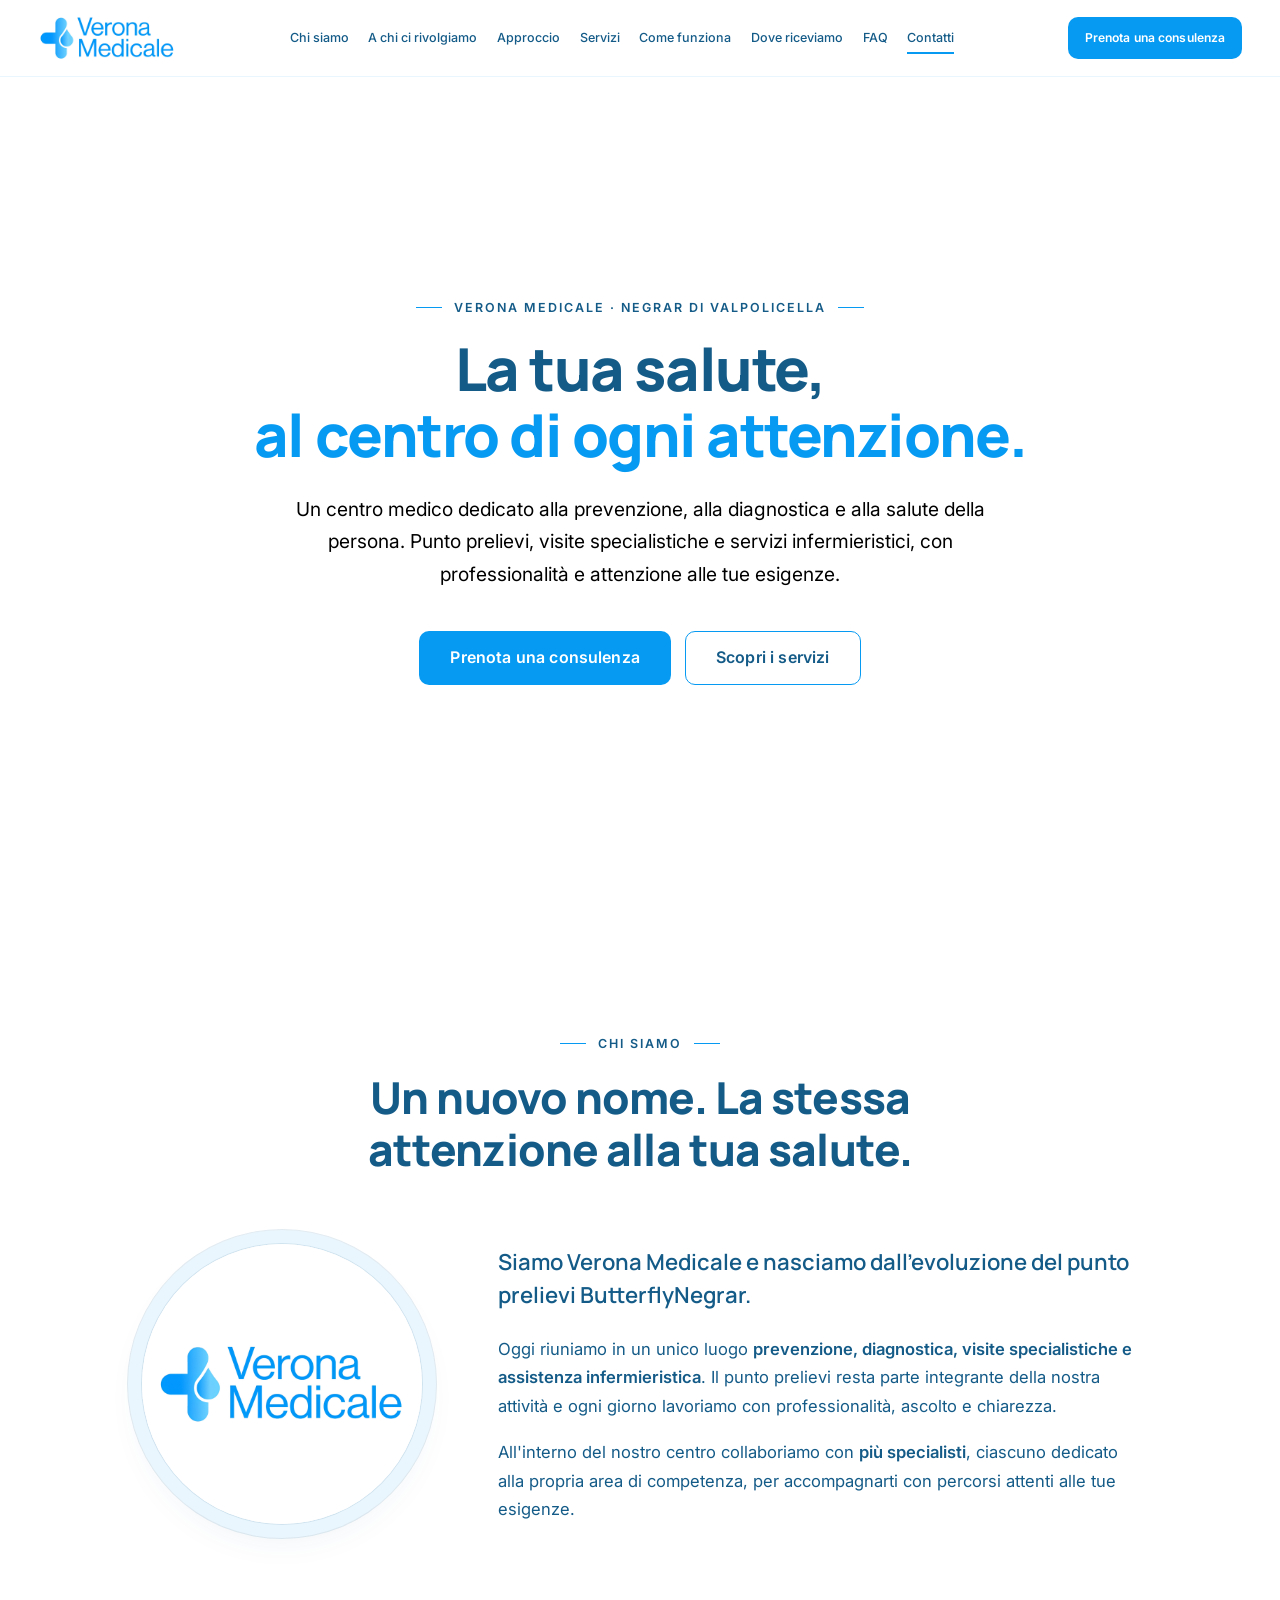
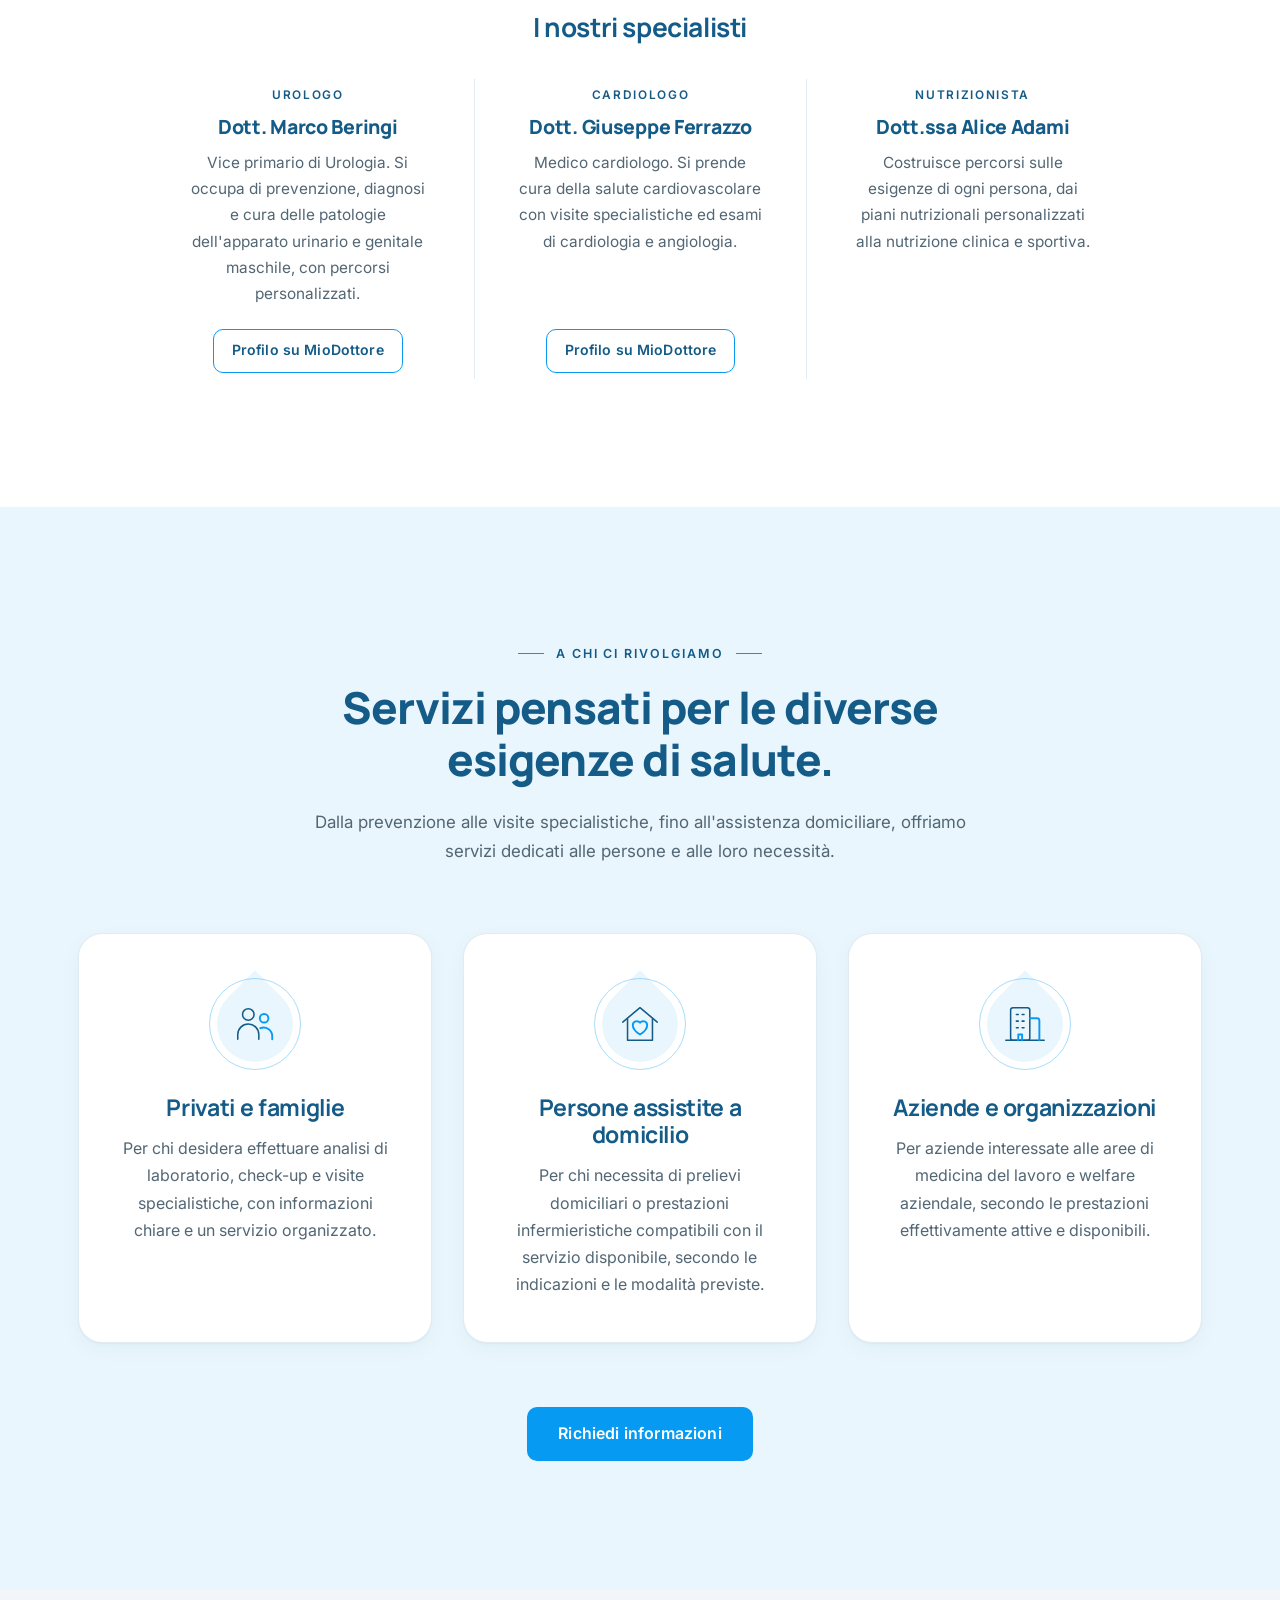
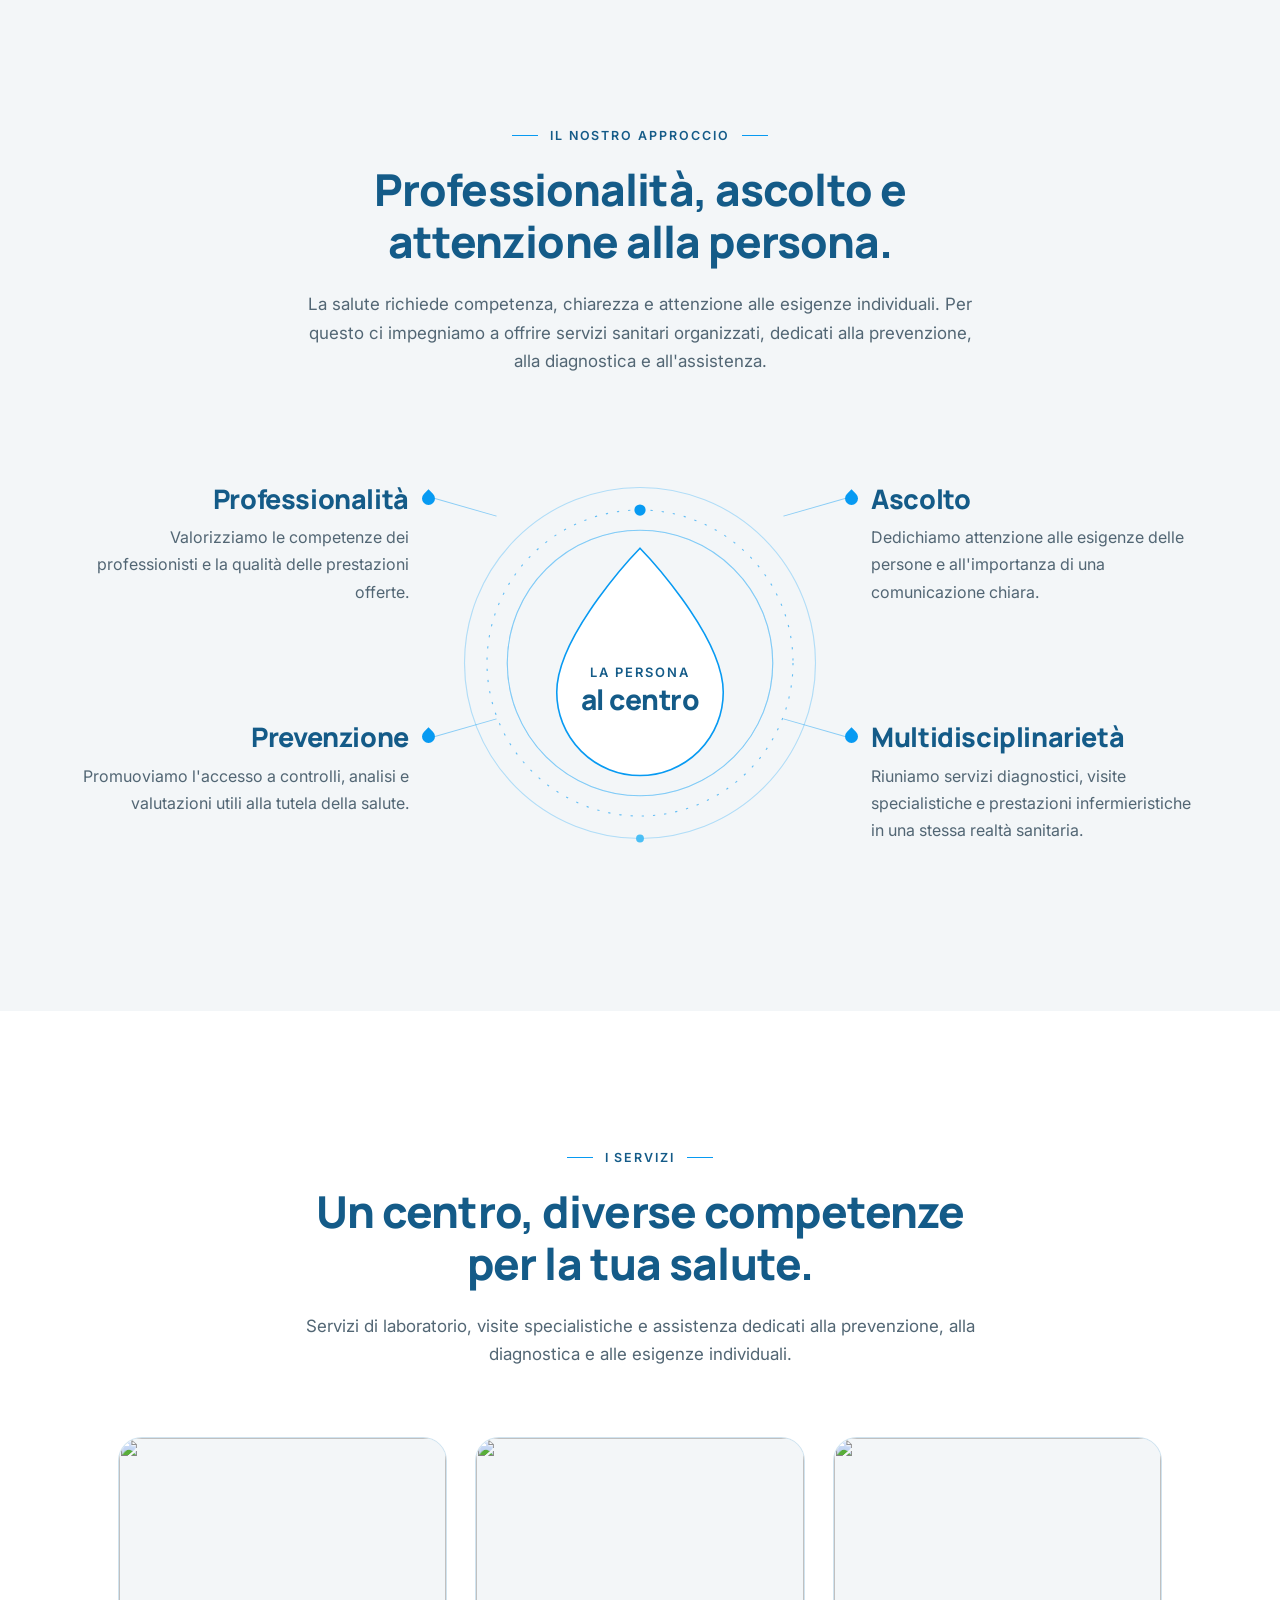
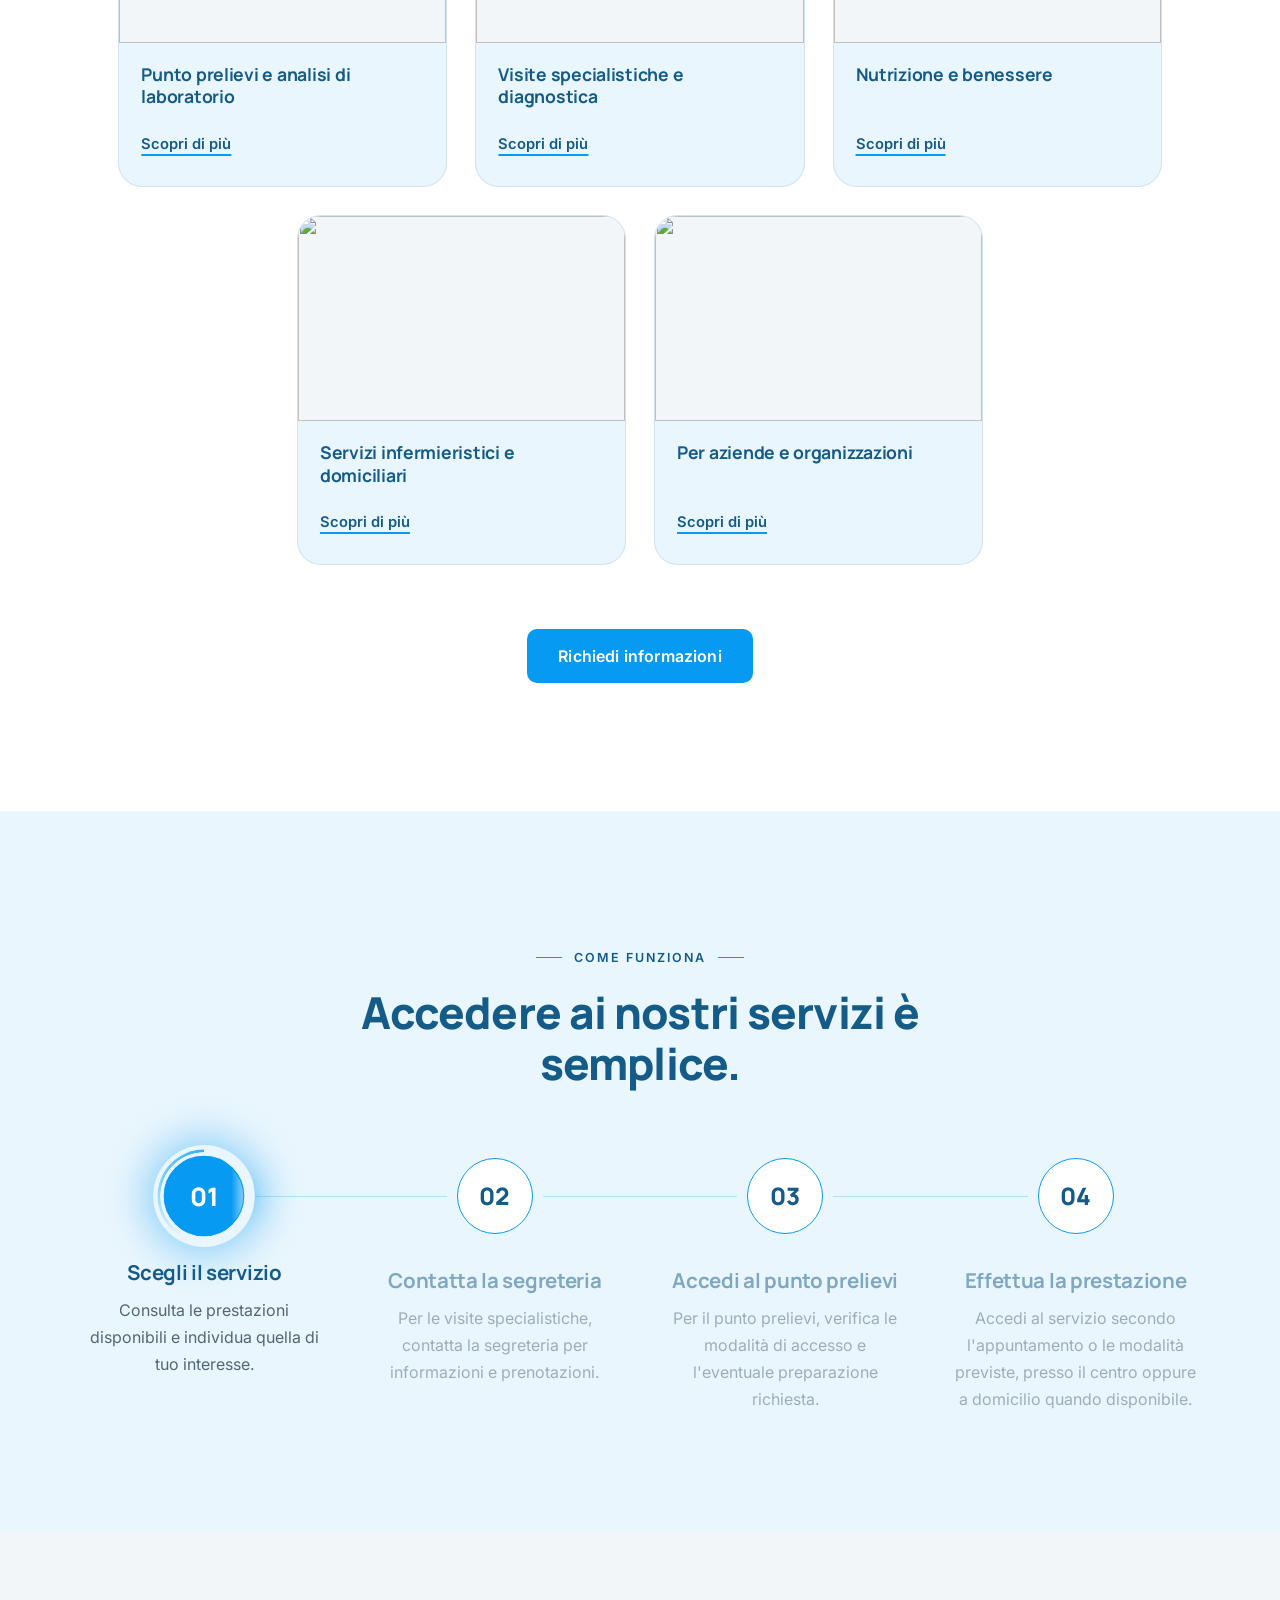
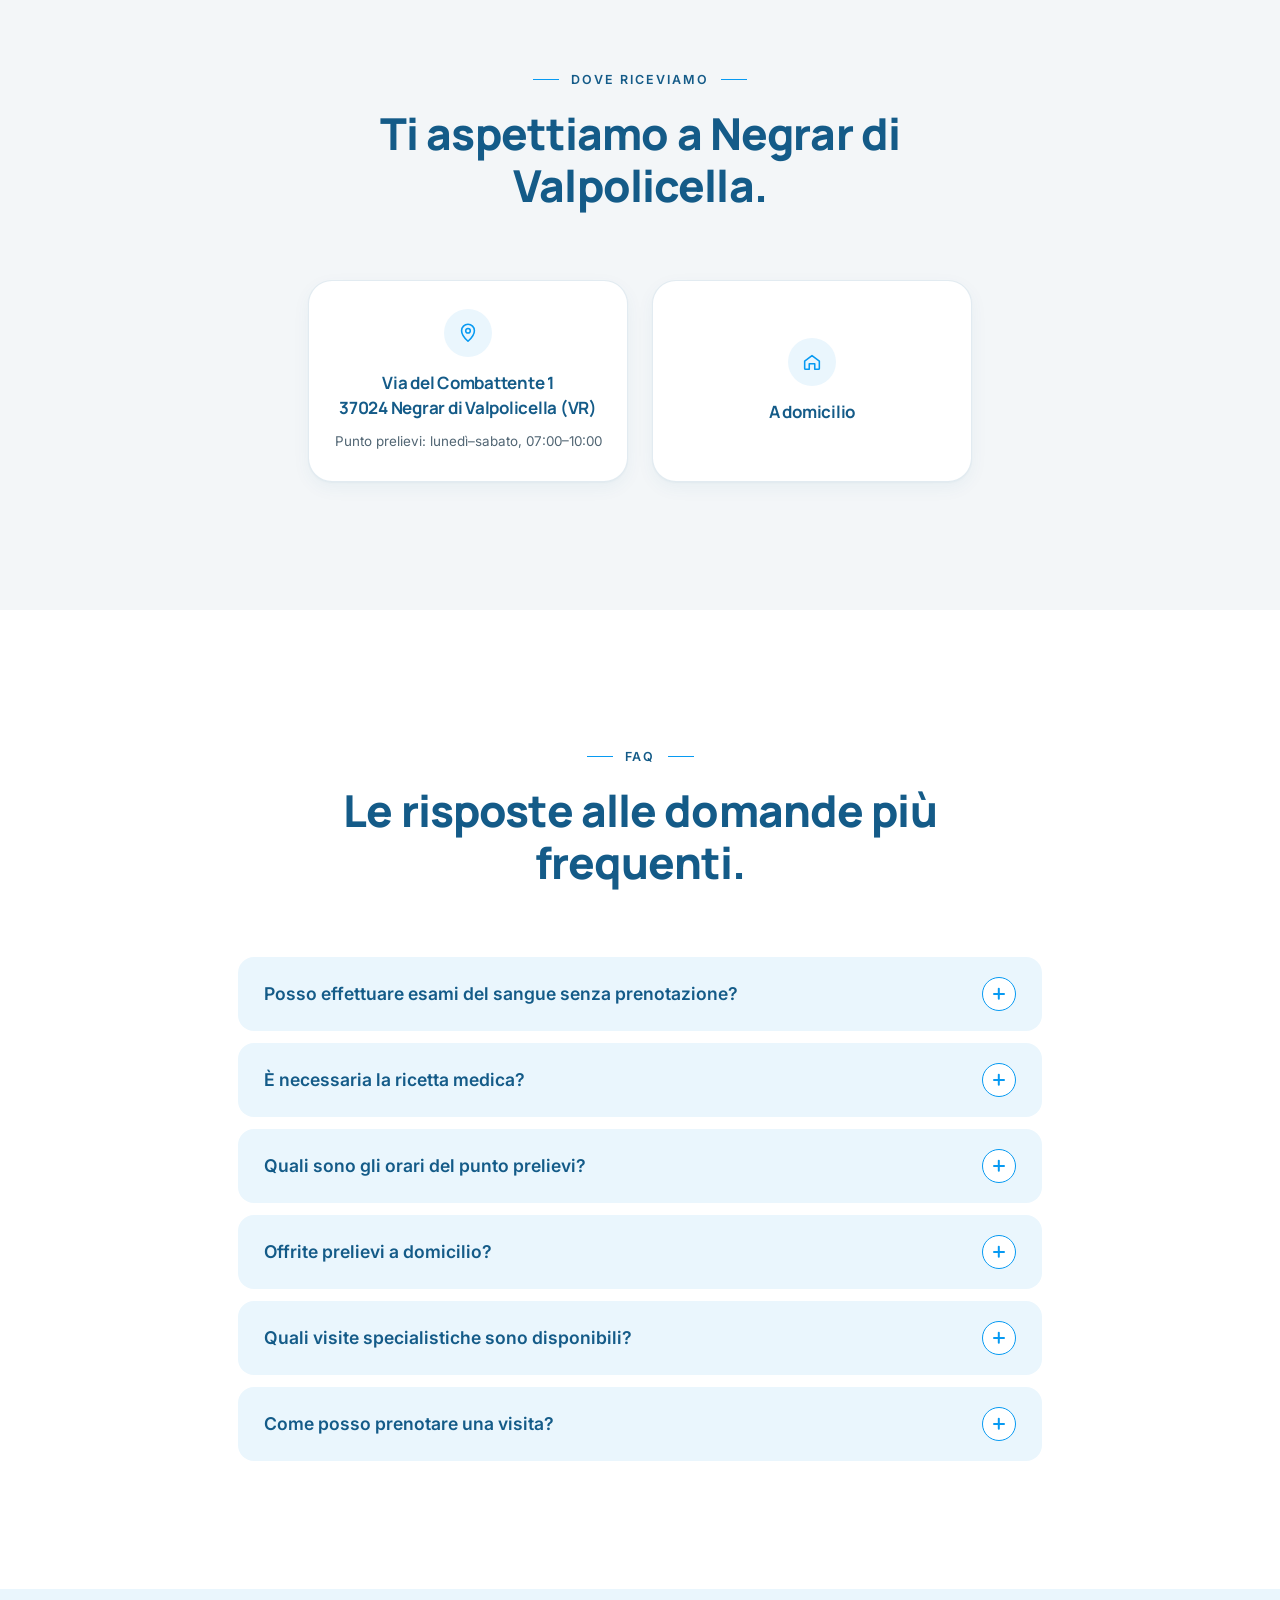
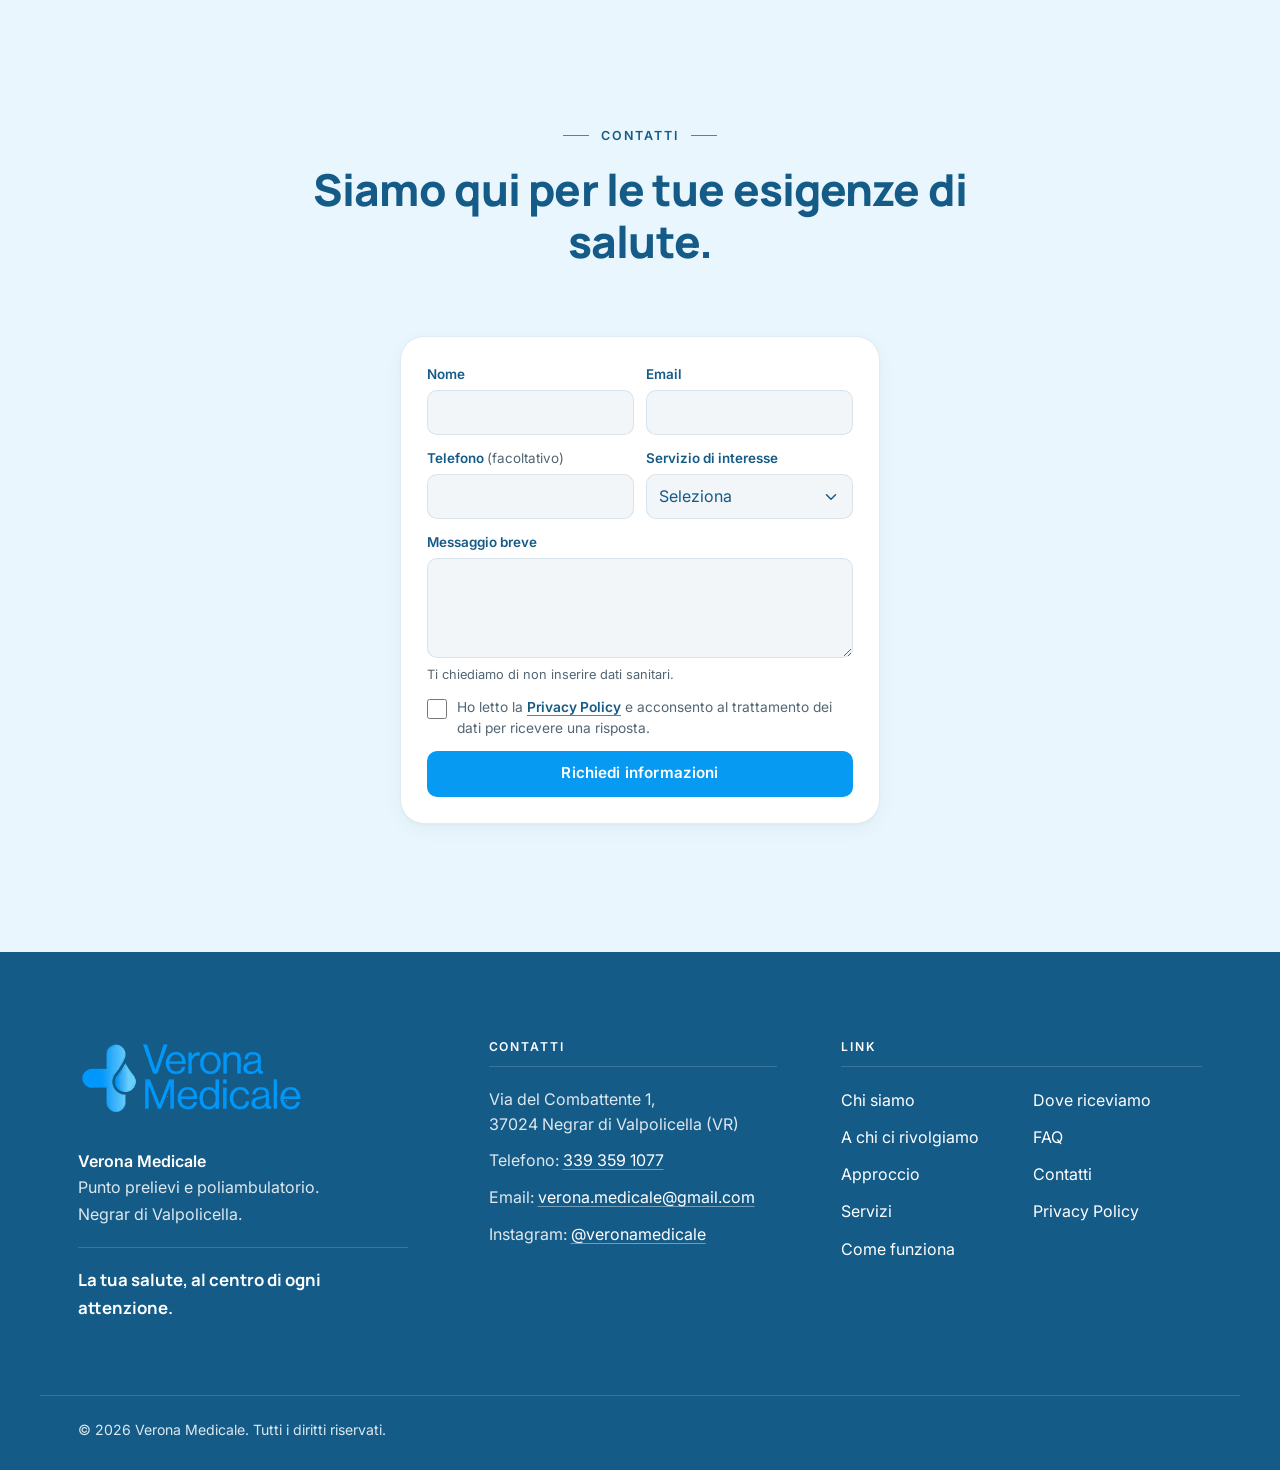
==== commit 9919c680: "Rifiniture CTA, card Servizi ed effetto Come funziona Rimosso l'alone sotto le CTA, "Scopri di più" " ====
--- a/index.html
+++ b/index.html
@@ -251,7 +251,7 @@
             <div class="svc-media"><img src="https://images.unsplash.com/photo-1581594693702-fbdc51b2763b?auto=format&fit=crop&w=800&h=560&q=70" alt="" width="800" height="560" loading="lazy" decoding="async"></div>
             <div class="svc-body">
               <h3 id="title-modal-prelievi">Punto prelievi e analisi di laboratorio</h3>
-              <button class="btn btn-primary btn-sm svc-open" type="button" aria-haspopup="dialog" data-modal="modal-prelievi" aria-describedby="title-modal-prelievi">Scopri di più</button>
+              <button class="svc-open" type="button" aria-haspopup="dialog" data-modal="modal-prelievi" aria-describedby="title-modal-prelievi">Scopri di più</button>
             </div>
           </article>
 
@@ -259,7 +259,7 @@
             <div class="svc-media"><img src="https://images.unsplash.com/photo-1551076805-e1869033e561?auto=format&fit=crop&w=800&h=560&q=70" alt="" width="800" height="560" loading="lazy" decoding="async"></div>
             <div class="svc-body">
               <h3 id="title-modal-visite">Visite specialistiche e diagnostica</h3>
-              <button class="btn btn-primary btn-sm svc-open" type="button" aria-haspopup="dialog" data-modal="modal-visite" aria-describedby="title-modal-visite">Scopri di più</button>
+              <button class="svc-open" type="button" aria-haspopup="dialog" data-modal="modal-visite" aria-describedby="title-modal-visite">Scopri di più</button>
             </div>
           </article>
 
@@ -267,7 +267,7 @@
             <div class="svc-media"><img src="https://images.unsplash.com/photo-1490645935967-10de6ba17061?auto=format&fit=crop&w=800&h=560&q=70" alt="" width="800" height="560" loading="lazy" decoding="async"></div>
             <div class="svc-body">
               <h3 id="title-modal-nutrizione">Nutrizione e benessere</h3>
-              <button class="btn btn-primary btn-sm svc-open" type="button" aria-haspopup="dialog" data-modal="modal-nutrizione" aria-describedby="title-modal-nutrizione">Scopri di più</button>
+              <button class="svc-open" type="button" aria-haspopup="dialog" data-modal="modal-nutrizione" aria-describedby="title-modal-nutrizione">Scopri di più</button>
             </div>
           </article>
 
@@ -275,7 +275,7 @@
             <div class="svc-media"><img src="https://images.unsplash.com/photo-1584515933487-779824d29309?auto=format&fit=crop&w=800&h=560&q=70" alt="" width="800" height="560" loading="lazy" decoding="async"></div>
             <div class="svc-body">
               <h3 id="title-modal-infermieristici">Servizi infermieristici e domiciliari</h3>
-              <button class="btn btn-primary btn-sm svc-open" type="button" aria-haspopup="dialog" data-modal="modal-infermieristici" aria-describedby="title-modal-infermieristici">Scopri di più</button>
+              <button class="svc-open" type="button" aria-haspopup="dialog" data-modal="modal-infermieristici" aria-describedby="title-modal-infermieristici">Scopri di più</button>
             </div>
           </article>
 
@@ -283,7 +283,7 @@
             <div class="svc-media"><img src="https://images.unsplash.com/photo-1576091160550-2173dba999ef?auto=format&fit=crop&w=800&h=560&q=70" alt="" width="800" height="560" loading="lazy" decoding="async"></div>
             <div class="svc-body">
               <h3 id="title-modal-aziende">Per aziende e organizzazioni</h3>
-              <button class="btn btn-primary btn-sm svc-open" type="button" aria-haspopup="dialog" data-modal="modal-aziende" aria-describedby="title-modal-aziende">Scopri di più</button>
+              <button class="svc-open" type="button" aria-haspopup="dialog" data-modal="modal-aziende" aria-describedby="title-modal-aziende">Scopri di più</button>
             </div>
           </article>
         </div>
@@ -458,22 +458,22 @@
           </div>
           <ol class="timeline">
             <li>
-              <span class="step-num" aria-hidden="true"><span>01</span></span>
+              <span class="step-num" aria-hidden="true"><span>01</span><span class="num-lit">01</span></span>
               <h3>Scegli il servizio</h3>
               <p>Consulta le prestazioni disponibili e individua quella di tuo interesse.</p>
             </li>
             <li>
-              <span class="step-num" aria-hidden="true"><span>02</span></span>
+              <span class="step-num" aria-hidden="true"><span>02</span><span class="num-lit">02</span></span>
               <h3>Contatta la segreteria</h3>
               <p>Per le visite specialistiche, contatta la segreteria per informazioni e prenotazioni.</p>
             </li>
             <li>
-              <span class="step-num" aria-hidden="true"><span>03</span></span>
+              <span class="step-num" aria-hidden="true"><span>03</span><span class="num-lit">03</span></span>
               <h3>Accedi al punto prelievi</h3>
               <p>Per il punto prelievi, verifica le modalità di accesso e l'eventuale preparazione richiesta.</p>
             </li>
             <li>
-              <span class="step-num" aria-hidden="true"><span>04</span></span>
+              <span class="step-num" aria-hidden="true"><span>04</span><span class="num-lit">04</span></span>
               <h3>Effettua la prestazione</h3>
               <p>Accedi al servizio secondo l'appuntamento o le modalità previste, presso il centro oppure a domicilio quando disponibile.</p>
             </li>
--- a/styles.css
+++ b/styles.css
@@ -104,7 +104,7 @@
 }
 .btn-lg { min-height: 54px; padding: 15px 30px; font-size: 1rem; }
 .btn-sm { min-height: 44px; padding: 10px 18px; font-size: 0.88rem; }
-.btn-primary { background: var(--medical-blue); color: var(--white); box-shadow: 0 6px 18px rgba(7, 154, 242, 0.22); }
+.btn-primary { background: var(--medical-blue); color: var(--white); }
 .btn-primary:hover { filter: brightness(0.92); transform: translateY(-1px); }
 .btn-secondary { background: transparent; color: var(--deep-blue); border-color: var(--medical-blue); }
 .btn-secondary:hover { background: rgba(7, 154, 242, 0.08); transform: translateY(-1px); }
@@ -356,7 +356,13 @@
 .svc-card:hover .svc-media img { transform: scale(1.04); }
 .svc-body { flex: 1 1 auto; display: flex; flex-direction: column; justify-content: space-between; gap: 14px; padding: 20px 22px 20px; }
 .svc-body h3 { font-size: 1.1rem; line-height: 1.3; }
-.svc-open { align-self: flex-start; }
+.svc-open {
+  align-self: flex-start; min-height: 44px; padding: 0; background: none; border: 0; cursor: pointer;
+  font-family: var(--font-body); font-weight: 600; font-size: 0.92rem; color: var(--deep-blue);
+  text-decoration: underline; text-decoration-color: var(--medical-blue); text-decoration-thickness: 1.5px; text-underline-offset: 5px;
+  transition: text-underline-offset var(--dur) var(--ease);
+}
+.svc-open:hover { text-underline-offset: 8px; }
 
 /* ---------- Modal ---------- */
 .modal {
@@ -433,18 +439,29 @@
 .timeline-wrap { position: relative; --p: 1; }
 .tl-rail { position: absolute; left: 12%; right: 12%; top: 38px; height: 1px; background: rgba(7, 154, 242, 0.25); }
 .tl-fill {
-  position: absolute; inset: 0; background: var(--medical-blue); transform-origin: left center;
+  position: absolute; inset: -0.5px 0; background: var(--medical-blue); transform-origin: left center;
   transform: scaleX(var(--p)); box-shadow: 0 0 8px rgba(7, 154, 242, 0.55);
 }
+/* Scia luminosa: passa dietro ai numeri e li accende mentre li attraversa */
 .tl-drop {
-  position: absolute; left: calc(var(--p) * 100%); top: 0;
-  width: 16px; height: 16px; margin: -8px 0 0 -8px; z-index: 3;
-  background: var(--medical-blue); border-radius: 50% 0 50% 50%;
-  transform: rotate(45deg);
-  box-shadow: 0 0 0 5px rgba(7, 154, 242, 0.16), 0 0 18px rgba(7, 154, 242, 0.7);
-}
-.timeline-wrap.is-vertical .tl-fill { transform-origin: center top; transform: scaleY(var(--p)); }
-.timeline-wrap.is-vertical .tl-drop { left: 0; top: calc(var(--p) * 100%); transform: rotate(135deg); }
+  position: absolute; left: calc(var(--p) * 100%); top: 0; z-index: 1;
+  width: 10px; height: 10px; margin: -5px 0 0 -5px;
+  background: var(--white); border-radius: 50%;
+  box-shadow: 0 0 0 2px var(--medical-blue), 0 0 14px 5px rgba(7, 154, 242, 0.75), 0 0 36px 12px rgba(75, 191, 245, 0.42);
+}
+.tl-drop::before {
+  content: ""; position: absolute; right: 50%; top: 50%;
+  width: min(150px, calc(var(--p) * var(--rail, 0px))); height: 3px; margin-top: -1.5px;
+  background: linear-gradient(90deg, rgba(75, 191, 245, 0), rgba(75, 191, 245, 0.75) 60%, var(--white));
+  border-radius: 2px;
+}
+.timeline-wrap.is-vertical .tl-fill { inset: 0 -0.5px; transform-origin: center top; transform: scaleY(var(--p)); }
+.timeline-wrap.is-vertical .tl-drop { left: 0; top: calc(var(--p) * 100%); }
+.timeline-wrap.is-vertical .tl-drop::before {
+  right: auto; top: auto; left: 50%; bottom: 50%; margin: 0 0 0 -1.5px;
+  width: 3px; height: min(110px, calc(var(--p) * var(--rail, 0px)));
+  background: linear-gradient(180deg, rgba(75, 191, 245, 0), rgba(75, 191, 245, 0.75) 60%, var(--white));
+}
 
 .timeline {
   display: grid; grid-template-columns: repeat(4, minmax(0, 1fr)); gap: clamp(20px, 3vw, 44px);
@@ -456,21 +473,39 @@
   width: 76px; height: 76px; margin-bottom: 26px; position: relative; z-index: 2;
   font-family: var(--font-head); font-weight: 800; font-size: 1.5rem; color: var(--deep-blue);
   background: var(--white); border: 1px solid var(--medical-blue); border-radius: 50%;
-  box-shadow: 0 0 0 10px var(--ice-blue);
-  transition: background-color 450ms var(--ease), color 450ms var(--ease), transform 450ms var(--ease);
+  /* --g: quanto la luce e vicina al numero (0-1), aggiornato allo scorrimento */
+  box-shadow: 0 0 0 10px var(--ice-blue), 0 0 calc(12px + var(--g, 0) * 34px) calc(10px + var(--g, 0) * 9px) rgba(7, 154, 242, calc(var(--g, 0) * 0.55));
+  transition: transform 450ms var(--ease);
 }
 .step-num > span { position: relative; z-index: 1; }
-.step-num::before, .step-num::after {
+/* Il numero acceso si rivela seguendo il passaggio della luce (--f: 0-1) */
+.step-num > .num-lit {
+  position: absolute; inset: -1px; z-index: 2;
+  display: flex; align-items: center; justify-content: center;
+  background: var(--medical-blue); color: var(--white); border-radius: 50%;
+  -webkit-mask-image: linear-gradient(90deg, #000 calc(var(--f, 1) * 130% - 30%), transparent calc(var(--f, 1) * 130%));
+  mask-image: linear-gradient(90deg, #000 calc(var(--f, 1) * 130% - 30%), transparent calc(var(--f, 1) * 130%));
+}
+.timeline-wrap.is-vertical .step-num > .num-lit {
+  -webkit-mask-image: linear-gradient(180deg, #000 calc(var(--f, 1) * 130% - 30%), transparent calc(var(--f, 1) * 130%));
+  mask-image: linear-gradient(180deg, #000 calc(var(--f, 1) * 130% - 30%), transparent calc(var(--f, 1) * 130%));
+}
+/* Arco di luce che ruota attorno al numero raggiunto */
+.step-num::before {
+  content: ""; position: absolute; inset: -7px; border-radius: 50%; pointer-events: none;
+  background: conic-gradient(from 0deg, rgba(75, 191, 245, 0) 0 58%, var(--sky-blue) 84%, var(--medical-blue) 100%);
+  -webkit-mask-image: radial-gradient(farthest-side, transparent calc(100% - 3px), #000 calc(100% - 2.5px));
+  mask-image: radial-gradient(farthest-side, transparent calc(100% - 3px), #000 calc(100% - 2.5px));
+  opacity: var(--g, 0);
+  animation: stepSpin 1.5s linear infinite;
+}
+.step-num::after {
   content: ""; position: absolute; inset: -1px; border-radius: 50%;
   border: 1px solid var(--medical-blue); opacity: 0; pointer-events: none;
 }
-.timeline li.is-lit .step-num { background: var(--medical-blue); color: var(--white); transform: scale(1.06); }
-.timeline li.is-lit .step-num::before { animation: stepRipple 900ms var(--ease) 1; }
+.timeline li.is-lit .step-num { transform: scale(1.06); }
 .timeline li.is-current .step-num::after { animation: stepPulse 2.2s var(--ease) infinite; }
-@keyframes stepRipple {
-  0% { transform: scale(1); opacity: 0.9; }
-  100% { transform: scale(2); opacity: 0; }
-}
+@keyframes stepSpin { to { transform: rotate(360deg); } }
 @keyframes stepPulse {
   0% { transform: scale(1); opacity: 0.7; }
   70%, 100% { transform: scale(1.55); opacity: 0; }
@@ -595,7 +630,7 @@
   html { scroll-behavior: auto; }
   *, *::before, *::after { transition-duration: 0.01ms !important; animation-duration: 0.01ms !important; }
   .js .reveal { opacity: 1; transform: none; }
-  .ring-pulse, .orbit, .timeline li.is-lit .step-num::before, .timeline li.is-current .step-num::after,
+  .ring-pulse, .orbit, .step-num::before, .timeline li.is-current .step-num::after,
   .modal[open], .modal[open]::backdrop { animation: none !important; }
   .ring-pulse { opacity: 0; }
   .tl-drop { display: none; }
